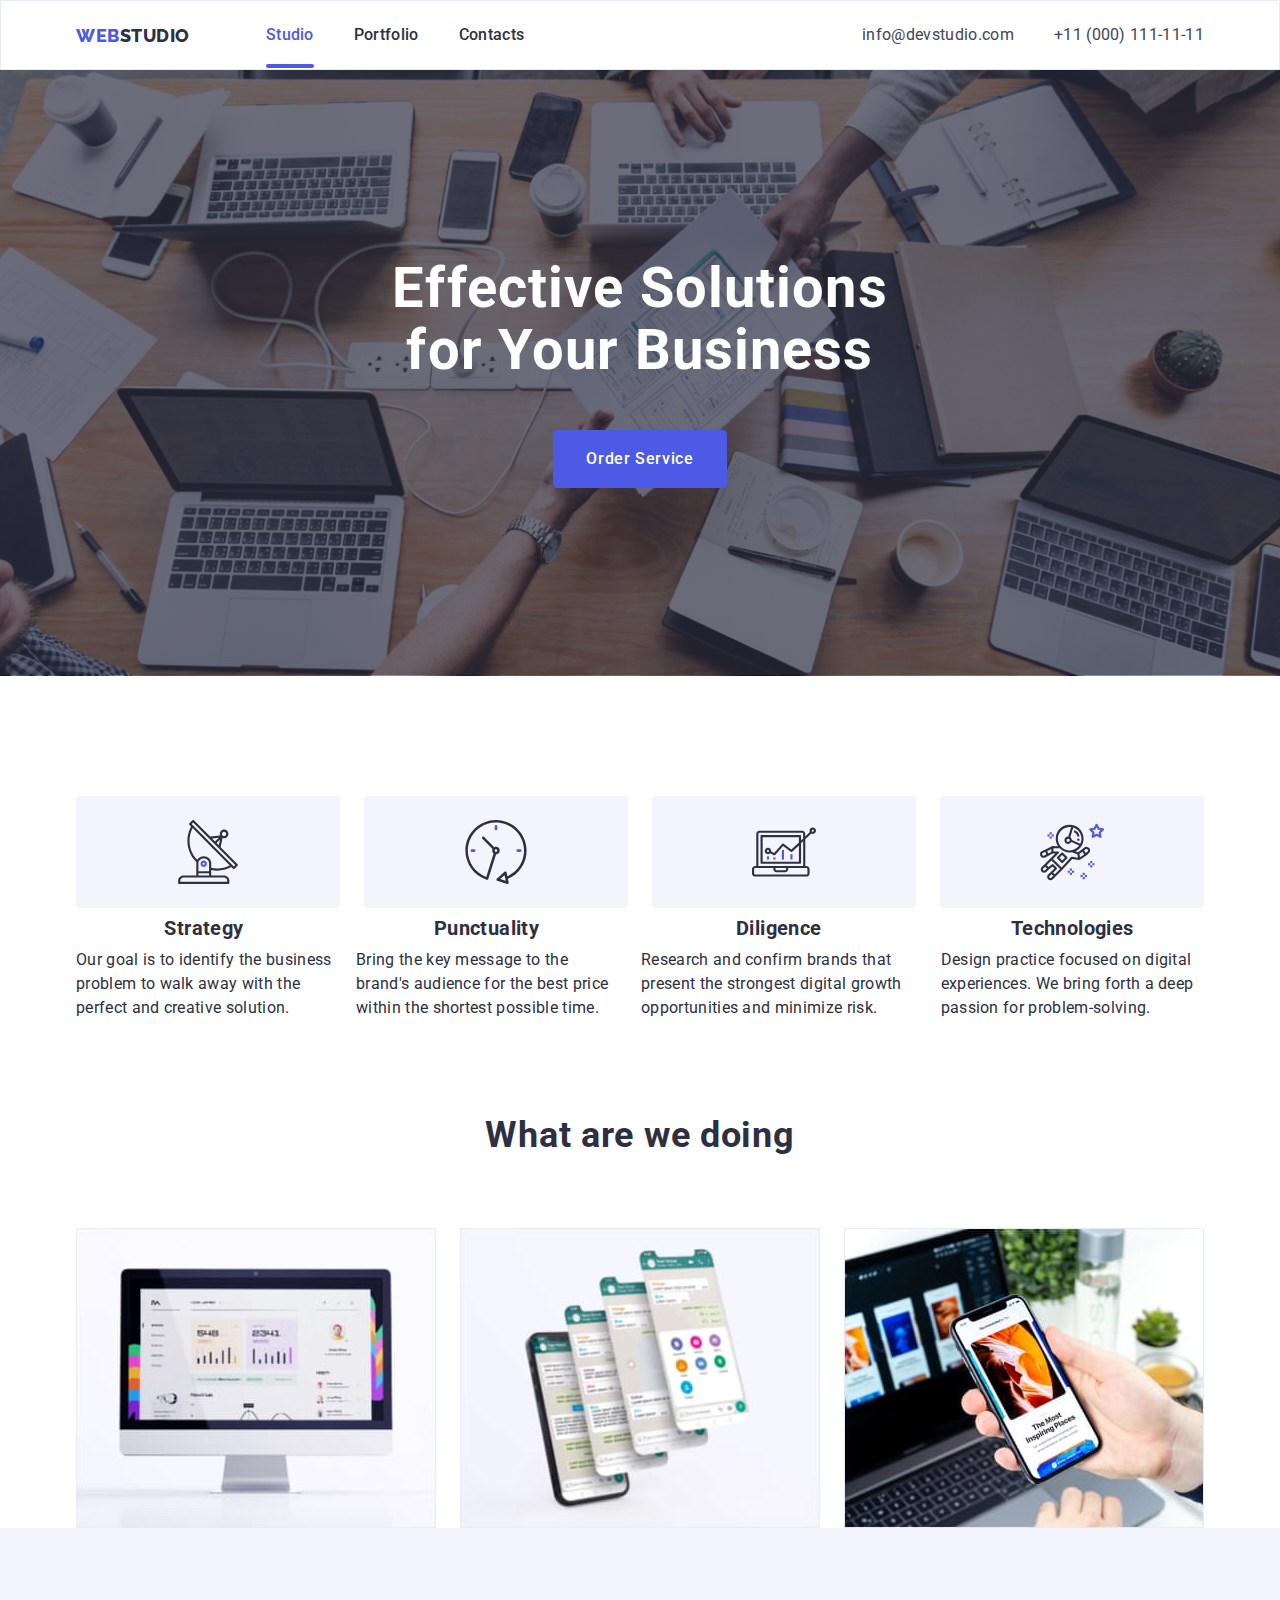
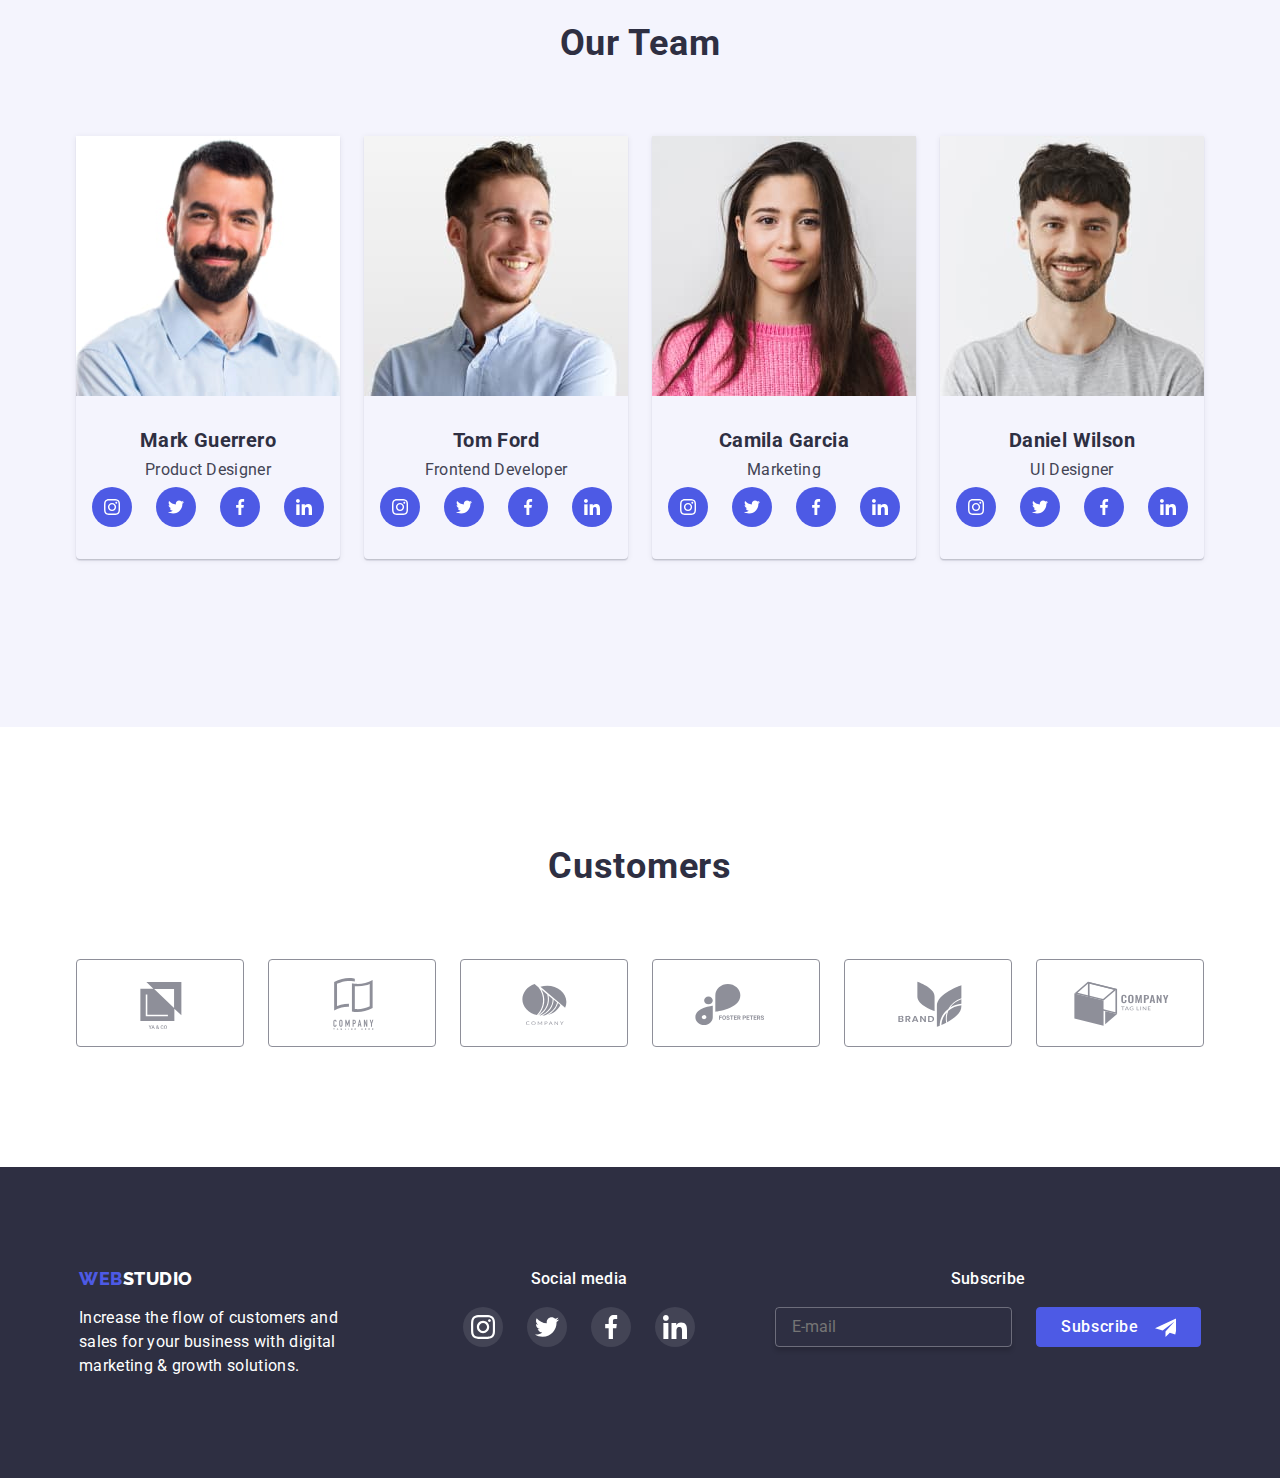
==== index.html @ 5087975f "update" ====
<!DOCTYPE html>
<html lang="en">
<head>
    <meta charset="UTF-8">
    <meta http-equiv="X-UA-Compatible" content="IE=edge">
    <meta name="viewport" content="width=device-width, initial-scale=1.0">
    <link rel="preconnect" href="https://fonts.googleapis.com">
    <link rel="preconnect" href="https://fonts.gstatic.com" crossorigin>
    <link href="https://fonts.googleapis.com/css2?family=Raleway:wght@800&family=Roboto:wght@400;500;700&display=swap"
      rel="stylesheet">
      <link rel="stylesheet" href="https://cdnjs.cloudflare.com/ajax/libs/modern-normalize/1.1.0/modern-normalize.min.css">

    <link rel="stylesheet" href="./css/styles.css">
    <title>Document</title>


</head>
<body>
    <header class="header">
     <div class="container header-container">
          <a class="logo link" href="./index.html">Web<span class="new-logo">Studio</span>
          </a>
          <button type="button" class="button-mobile-menu js-open-menu">
            <svg class="icon-mobile-menu" width="32" height="22">
              <use href="./images/icons.svg#icon-charm_menu-hamburger-4"></use>
            </svg>
          </button>
      <div class="header-hide">
         <nav class="nav">
            
            
              <ul class="header-list">
                <li class="list"><a href="" class="link header-link current">Studio</a> </li>
                <li class="list"><a href="./potfolio.html" class="link header-link ">Portfolio</a></li>
                <li class="list"><a href="" class="link header-link">Contacts</a></li>
              </ul>
              
         </nav>
              <address class="address">
                
                  <ul class="contacts-list">
                    <li class="list"><a href="mailto:info@devstudio.com" class="link adress-link">info@devstudio.com</a></li>
                    <li class="list"><a href="tel:+110001111111" class="link adress-link">+11 (000) 111-11-11</a></li>
                  </ul>
               
               
              </address>
          </div>
      </div>
            <div class="mobile-menu js-menu-container" >
                <button type="button" class="menu-close js-close-menu" >
                  <svg class="menu-svg">
                    <use href="./images/icons.svg#icon-close-black" width="8" height="8"></use>
                  </svg>
                  
                </button>
                <nav>
                  <ul class="mobile-list">
                    <li class="list-menu"><a href="" class="link mobile-link ">Studio</a> </li>
                    <li class="list-menu"><a href="./potfolio.html" class="link mobile-link ">Portfolio</a></li>
                    <li class="list-menu"><a href="" class="link mobile-link current-menu">Contacts</a></li>
                  </ul>
                </nav>
                <address class="address">
                
                  <ul class="adress-menu-list">
                       
                    <li class="list contacts-menu"><a href="tel:+110001111111" class="link tel-menu-link">+11 (000) 111-11-11</a></li>
                    <li class="list contacts-menu"><a href="mailto:info@devstudio.com" class="link adress-menu-link">info@devstudio.com</a>
                    </li>
                  </ul>
                  <ul class="menu-list-icon">
                    <li class="list icon-list-item ">
                      <a class="social-link" href="#">
                        <svg class="socials-icon">
                          <use href="./images/icons.svg#icon-instagram" width="16" height="16"></use>
                        </svg>
                      </a>
                    </li>
                    <li class="list icon-list-item ">
                      <a class="social-link" href="#">
                        <svg class="socials-icon">
                          <use href="./images/icons.svg#icon-twitter" width="16" height="16"></use>
                        </svg>
                      </a>
                    </li>
                    <li class="list icon-list-item ">
                      <a class="social-link" href="#">
                        <svg class="socials-icon">
                          <use href="./images/icons.svg#icon-facebook" width="16" height="16"></use>
                        </svg>
                      </a>
                    </li>
                    <li class="list icon-list-item ">
                      <a class="social-link" href="#">
                        <svg class="socials-icon">
                          <use href="./images/icons.svg#icon-linkedin" width="16" height="16"></use>
                        </svg>
                      </a>
                    </li>
                  </ul>
                  </div>
                  </li>
                
                </address>
            </div>
    </header>
    <main>
        <section class="hero section">
          <div class="container">
            
              <h1 class="hero-text">Effective Solutions for Your Business</h1>
              <button class="hero-button " type="button" .data-modal-open>Order Service</button>
            
          </div>
        </section>
         <section class="about-section section ">
          
          <div class="container">
            
              <h2 class="hide">Про нас</h2>
              <ul class="icons-about-list">
                <li class="icons-about-item">
                  <div class="icons-about-link">
                    <svg class="about-svg">
                      <use href="./images/icons.svg#icon-antenna" width="64" height="64"></use>
                    </svg>
                  </div>
                </li>
                <li class="icons-about-item">
                  <div  class="icons-about-link"  >
                      <svg class="about-svg">
                        <use href="./images/icons.svg#icon-clock" width="64" height="64"></use>
                      </svg>
                  </div>
                </li>
                <li class="icons-about-item">
                  <div  class="icons-about-link">
                    <svg class="about-svg" >
                      <use href="./images/icons.svg#icon-diagram" width="64" height="64""></use>
                    </svg>
                  </div>
                </li>
                <li class="icons-about-item">
                  <div class="icons-about-link">
                    <svg class="about-svg">
                      <use href="./images/icons.svg#icon-astronaut" width="64" height="64"></use>
                    </svg>
                  </div>
                </li>
              </ul>
              <ul class="about-list">
                <li class="list about-list-item">
            
                    <h3 class="about-list-title">Strategy</h3>
                    <p class="about-list-text">Our goal is to identify the business
                      problem to walk away with the perfect and creative solution. </p>
                  
                </li>
                <li class="list about-list-item">
            
                    <h3 class="about-list-title">Punctuality</h3>
                    <p class="about-list-text">Bring the key message to the brand's audience for the best price within the shortest
                      possible time.</p>
                 
                </li>
                <li class="list about-list-item">
            
                  <h3 class="about-list-title">Diligence</h3>
                  <p class="about-list-text">Research and confirm brands that present the strongest digital growth opportunities and
                    minimize risk.</p>
                 
                </li>
                <li class="list about-list-item">
            
                    <h3 class="about-list-title">Technologies</h3>
                    <p class="about-list-text">Design practice focused on digital experiences. We bring forth a deep passion for
                      problem-solving.</p>
                  
                </li>
            
              </ul>
            
          </div>
         </section>
         <section class="work-section section">
          <div class="container">
            
              <h2 class="work-title">What are we doing</h2>
              <ul class="work-list">
                <li class="work-list-item list">
            
                  <img src="./images/rectangle71.jpg" width="360" alt="монітор" class="work-list-photo">
            
                </li>
                <li class="work-list-item list">
            
                  <img src="./images/rectangle72.jpg" width="360" alt="телефон зі скріншотами" class="work-list-photo">
            
                </li>
                <li class="work-list-item list">
                  <img src="./images/rectangle70.jpg" width="360" alt=" чоловік тримає в руках телефон на фоні монітору"
                    class="work-list-photo">
            
                </li>
              </ul>
          </div>
        </section>
         <section class="our-team section">
          <div class="container">
            <h2 class="team-title">Our Team</h2>
              <ul class="team-list">
                <li class="list team-list-item ">
                  <img src="./images/mark.jpg" width="264" alt="чоловік з бородою" class="team-photo">
                 <div class="team-top">
                  <h3 class="team-name">Mark Guerrero</h3>
                  <p class="team-list-text">Product Designer</p>
                  <ul class="team-list-icon">
                    <li class="list icon-list-item ">
                      <a class="social-link" href="#">
                        <svg class="socials-icon">
                          <use href="./images/icons.svg#icon-instagram" width="16" height="16"  ></use>
                        </svg>
                      </a>
                    </li>
                    <li class="list icon-list-item ">
                      <a class="social-link" href="#">
                        <svg class="socials-icon">
                          <use href="./images/icons.svg#icon-twitter"  width="16" height="16"></use>
                        </svg>
                      </a>
                    </li>
                    <li class="list icon-list-item ">
                      <a class="social-link" href="#">
                        <svg class="socials-icon">
                          <use href="./images/icons.svg#icon-facebook"  width="16" height="16"></use>
                        </svg>
                      </a>
                    </li>
                    <li class="list icon-list-item ">
                      <a class="social-link" href="#">
                        <svg class="socials-icon">
                          <use href="./images/icons.svg#icon-linkedin"  width="16" height="16"></use>
                        </svg>
                      </a>
                    </li>
                  </ul>
                 </div>
                </li>
                <li class="team-list-item list">
                  <img src="./images/tom.jpg" width="264" alt="чоловік посміхається" class="team-photo">
                  <div class="team-top">
                  <h3 class="team-name">Tom Ford</h3>
                  <p class="team-list-text">Frontend Developer</p>
                  <ul class="team-list-icon">
                    <li class="list icon-list-item ">
                      <a class="social-link" href="#">
                        <svg class="socials-icon">
                          <use href="./images/icons.svg#icon-instagram"  width="16" height="16"></use>
                        </svg>
                      </a>
                    </li>
                    <li class="list icon-list-item ">
                      <a class="social-link" href="#">
                        <svg class="socials-icon">
                          <use href="./images/icons.svg#icon-twitter"  width="16" height="16"></use>
                        </svg>
                      </a>
                    </li>
                    <li class="list icon-list-item ">
                      <a class="social-link" href="#">
                        <svg class="socials-icon">
                          <use href="./images/icons.svg#icon-facebook"  width="16" height="16"></use>
                        </svg>
                      </a>
                    </li>
                    <li class="list icon-list-item ">
                      <a class="social-link" href="#">
                        <svg class="socials-icon">
                          <use href="./images/icons.svg#icon-linkedin"  width="16" height="16"></use>
                        </svg>
                      </a>
                    </li>
                  </ul>
                  </div>
                </li>
                <li class="team-list-item list">
                  <img src="./images/camila.jpg" width="264" alt="дівчина посміхається" class="team-photo">
                 <div class="team-top">
                  <h3 class="team-name">Camila Garcia</h3>
                  <p class="team-list-text">Marketing</p>
                  <ul class="team-list-icon">
                    <li class="list icon-list-item ">
                      <a class="social-link" href="#">
                        <svg class="socials-icon">
                          <use href="./images/icons.svg#icon-instagram"  width="16" height="16"></use>
                        </svg>
                      </a>
                    </li>
                    <li class="list icon-list-item ">
                      <a class="social-link" href="#">
                        <svg class="socials-icon">
                          <use href="./images/icons.svg#icon-twitter"  width="16" height="16"></use>
                        </svg>
                      </a>
                    </li>
                    <li class="list icon-list-item ">
                      <a class="social-link" href="#">
                        <svg class="socials-icon">
                          <use href="./images/icons.svg#icon-facebook"  width="16" height="16"></use>
                        </svg>
                      </a>
                    </li>
                    <li class="list icon-list-item ">
                      <a class="social-link" href="#">
                        <svg class="socials-icon">
                          <use href="./images/icons.svg#icon-linkedin"  width="16" height="16"></use>
                        </svg>
                      </a>
                    </li>
                  </ul>
                 </div>
                </li>
                <li class="team-list-item list">
                  <img src="./images/daniel.jpg" width="264" alt="чоловік з бородою посміхається" class="team-photo">
                 <div class="team-top">
                  <h3 class="team-name">Daniel Wilson</h3>
                  <p class="team-list-text">UI Designer</p>
                  <ul class="team-list-icon">
                    <li class="list icon-list-item ">
                      <a class="social-link" href="#">
                        <svg class="socials-icon">
                          <use href="./images/icons.svg#icon-instagram"  width="16" height="16"></use>
                        </svg>
                      </a>
                    </li>
                    <li class="list icon-list-item ">
                      <a class="social-link" href="#">
                        <svg class="socials-icon">
                          <use href="./images/icons.svg#icon-twitter"  width="16" height="16"></use>
                        </svg>
                      </a>
                    </li>
                    <li class="list icon-list-item ">
                      <a class="social-link" href="#">
                        <svg class="socials-icon">
                          <use href="./images/icons.svg#icon-facebook"  width="16" height="16"></use>
                        </svg>
                      </a>
                    </li>
                    <li class="list icon-list-item ">
                      <a class="social-link" href="#">
                        <svg class="socials-icon">
                          <use href="./images/icons.svg#icon-linkedin"  width="16" height="16"></use>
                        </svg>
                      </a>
                    </li>
                  </ul>
                 </div>
                </li>
              </ul>
          </div>
        </section>
        <section class="section customers-section">
          <div class="container">
            <h2 class="customers-text">Customers</h2>
            <ul class="customers-list">
              <li  class="customers-icon-item">
                <a class="customers-link" href="#">
                      <svg class="customers-svg">
                        <use href="./images/icons.svg#icon-company1" width="104" height="56"></use>
                      </svg>
                </a>
              </li>
              <li class="customers-icon-item">
                <a class="customers-link" href="#">
                    <svg class="customers-svg">
                      <use href="./images/icons.svg#icon-company2" width="104" height="56" ></use>
                    </svg>
                </a>
              </li>
              <li class="customers-icon-item">
                <a class="customers-link" href="#">
                    <svg class="customers-svg">
                      <use href="./images/icons.svg#icon-company3" width="104" height="56"></use>
                    </svg>
                </a>
              </li>
              <li class="customers-icon-item">
                <a class="customers-link" href="#">
                    <svg class="customers-svg">
                      <use href="./images/icons.svg#icon-company4" width="104" height="56"></use>
                    </svg>
                </a>
              </li>
              <li class="customers-icon-item">
                <a class="customers-link" href="#">
                    <svg class="customers-svg">
                      <use href="./images/icons.svg#icon-company5" width="104" height="56"></use>
                    </svg>
                </a>
              </li>
              <li class="customers-icon-item">
                <a class="customers-link" href="#">
                    <svg class="customers-svg">
                      <use href="./images/icons.svg#icon-company6" width="104" height="56"></use>
                    </svg>
                </a>
              </li>
            </ul>

          </div>
          

        </section>    
    </main>
    <footer class="footer">
        <div class="container footer-container">
          <div class="footer-tablet">
            <div class="logo-foot">
              <a class="logo link" href="./index.html">Web<span class="footer-logo">Studio</span>
              </a>
              <p class=" footer-text">Increase the flow of customers and sales for your business with digital marketing & growth
                solutions.</p>
            </div>
            <div class="social-media">
              <p class="social-text">Social media</p>
              <ul class="footer-list">
                <li class="list icon-list-footer ">
                  <a class="social-link-footer" href="#">
                    <svg class="socials-footer">
                      <use href="./images/icons.svg#icon-instagram" width="24" height="24"></use>
                    </svg>
                  </a>
                </li>
                <li class="list icon-list-footer ">
                  <a class="social-link-footer" href="#">
                    <svg class="socials-footer">
                      <use href="./images/icons.svg#icon-twitter" width="24" height="24"></use>
                    </svg>
                  </a>
                </li>
                <li class="list icon-list-footer ">
                  <a class="social-link-footer" href="#">
                    <svg class="socials-footer">
                      <use href="./images/icons.svg#icon-facebook" width="24" height="24"></use>
                    </svg>
                  </a>
                </li>
                <li class="icon-list-footer ">
                  <a class="social-link-footer" href="#">
                    <svg class="socials-footer">
                      <use href="./images/icons.svg#icon-linkedin" width="24" height="24"></use>
                    </svg>
                  </a>
                </li>
              </ul>
          </div>
          </div>
          
            <form class="form-message">
              <label class="label-message" for="email-message">Subscribe
                
              </label>
              <div class="subscribe">
                <input class="input-message" type="email" name="email-message" placeholder="E-mail" />
                <button class="button-message" type="submit">
                  Subscribe
                  <svg class="socials-message">
                    <use href="./images/icons.svg#icon-frame" width="24" height="24"></use>
                  </svg>
                
                </button>
              </div>
            
            
            </form>

         
        

        
    </footer>

    <div class="backdrop is-hidden " data-modal>

      <div class="modal">
        <button class="modal-close" type="button" data-modal-close>
          <svg class="modal-svg">
            <use href="./images/icons.svg#icon-close-black" width="8" height="8"></use>
          </svg>
        </button>


        <form class="form-contact">
          
         

            <b class="modal-title">Leave your contacts and we will call you back</b>
            
            <div class="contact-form">
              <label class="form-label" for="user-name">Name</label>
              <div class="input-box">
                <input class="form-input" type="text" id="user-name" name="user-name" placeholder required
                pattern="^[a-zA-Z]+\s[a-zA-Z]+$" title="Username must be two words separated by space." />
                <svg class="icon-form">
                  <use href="./images/icons.svg#icon-person-black" width="18" height="18"></use>
                </svg>
              </div>
            </div>

              
            <div class="contact-form">
              <label class="form-label" for="phone">Phone</label>
              <div class="input-box">
                <input class="form-input" type="tel" id="phone" name="phone" required 
                minlength="3" />
                <svg class="icon-form-next">
                  <use href="./images/icons.svg#icon-phone-black" width="18" height="24"></use>
                </svg>
              </div>
            </div>

           
            <div class="contact-form">
              <label class="form-label" for="email">Email</label>
             <div class="input-box">
              <input class="form-input" type="email" id="email" name="email" required />
              <svg class="icon-form-next">
                <use href="./images/icons.svg#icon-email-black" width="18" height="24"></use>
              </svg>
             </div>
              
            </div>

              <label for="comment" class="comment-label">
                Comment
              </label>
                <textarea  class="form-comment" name="comment" id="comment" placeholder="Text input"></textarea>
            
              <div class="flex-checkbox">
               
                  
                  <input class="input-checkbox" 
                  type="checkbox" 
                  name="input-checkbox"
                  id="input-checkbox" />
                  <span class="span-check">
                      
                    </span>                
            
                  <label class="label-checkbox" for="input-checkbox">
                  I accept the terms and conditions of the <a href="#">Privacy Policy</a>
                </label>
                  
                
              </div>
            
          
          <button type="submit" class=" form-button">Send</button>
          


        </form>
      </div>
    </div>

    <script src="./js/mobile-menu-workshop.js"></script>
    <script src="./js/modal.js"></script>
    
    
</body>
</html>
---- css/styles.css ----
:root {
    --raleway: 'Raleway', sans-serif;
    --c-blue: #4D5AE5;
    --c-black: #2E2F42;
    --c-gray: #434455;
    --c-white: #FFFFFF;
    --bgr-white: #FFFFFF;
    --bgr-gray: #434455;
    --bgr-light-blue: #F4F4FD;
    --bgr-blue2: #404BBF;
    --bgr-blue: #4D5AE5;
    --c-border: #6495ed;
    --c-prtf-border: #E7E9FC;
    --bgr-black: #2E2F42;
    --border-c-icon: #8E8F99;
    --c-green-icon: #31D0AA;
    --c-checkbox-text: #757575;

    --transition: 250ms cubic-bezier(0.4, 0, 0.2, 1);



}

.list {
    list-style: none;
    text-decoration: none;

}

.link {

    text-decoration: none;
    font-family: 'Roboto';

}

h1,
h2,
h3,
p,
ul {
    margin: 0;
    padding: 0;
}

ul {
    list-style: none;
}



body {

    font-family: 'Roboto',
        sans-serif;
    color: var(--c-black);

}


.container {
    max-width: 428px;
    padding-left: 15px;
    padding-right: 15px;
    margin-left: auto;
    margin-right: auto;
}

@media screen and (min-width:768px){
    .container{
        max-width: 768px;
        padding-left: 15px;
        padding-right: 15px;
        margin-left: auto;
        margin-right: auto;
    }
}

@media screen and (min-width: 1200px) {
    .container {
        max-width: 1158px;
        padding-left: 15px;
        padding-right: 15px;
        margin-left: auto;
        margin-right: auto;
    }
}

.header-container {
    display: flex;



}


.section {


    padding-bottom: 96px;
    padding-top: 96px;

}


@media (min-width:768px){
    .section {
    
            padding-bottom: 120px;
            padding-top: 120px;
    
        }
}


    


.section-border {
    border-bottom: 1px solid var(--c-border);

}

.nav {
    display: flex;
    flex-grow: 1;
    align-items: center;
    /* gap: 76px; */
}
@media screen and (min-width:768px) {
    .nav {
        display: flex;
            flex-grow: 1;
            align-items: center;
            /* gap: 120px; */
    }
}

@media screen and (min-width:1200px) {
    .nav {
    display: flex;
        flex-grow: 1;
        align-items: center;
        /* gap: 76px; */
    }
}



.header-hide{
    display: none;
}
@media screen and (min-width:768px) {
    .header-hide {
        display: contents;
    }
}
@media screen and (min-width:1200px) {
    .header-hide {
        display: contents;
    }
}




.new-logo {
    color: var(--c-black);
}



.logo {
    font-family: var(--raleway);
    font-style: normal;
    font-weight: 800;
    font-size: 18px;
    line-height: 1.3;
    color: var(--c-blue);
    letter-spacing: 0.03em;
    text-transform: uppercase;
    margin-top: auto;
    margin-bottom: auto;
    


}

@media screen and (min-width:768px) {
    .logo {
        margin-right: 120px;
    }
}

@media screen and (min-width:1200px) {
    .logo {
        margin-right: 76px;
    }
}




.header-list {
    position: relative;

    display: flex;
    padding: 24px 0;
    gap: 40px;


}

.contacts-list{
    display: flex;
    margin-left: auto;
    
}

@media  (min-width:768px) and (max-width:1200px) {
    .contacts-list{
        max-width :120px; 
        flex-wrap: wrap;
        gap: 12px;
        padding-top: 12px;
        padding-bottom: 12px;
    }
}
@media (min-width:1200px) {
    .contacts-list {
    
    
        gap: 40px;
        padding: 24px 0;
        
       

    }
}








.header {
    
    border: 1px solid var(--c-prtf-border);
}
@media screen and (min-width:768px) {
    .header {
    padding-top: 0px;
    padding-bottom: 0px;
    }
}

@media screen and (min-width:1200px) {
    .header {
        padding-top: 0px;
        padding-bottom: 0px;
    }
}

.header-link {
    position: relative;
    padding: 24px 0;


    font-weight: 500;
    font-size: 16px;
    line-height: 1.28;
    letter-spacing: 0.02em;
    color: var(--c-black);
    transition: color var(--transition);


}






.current {
    color: var(--c-blue);
}

.header-link.current::after {
    position: absolute;
    bottom: 0;



    content: '';
    display: block;
    height: 4px;
    width: 100%;
    background-color: currentColor;
    border-radius: 2px;

}


.header-link:hover,
.header-link:focus {
    color: var(--c-blue);


}












.address {}

/* .adress-link {
    font-style: normal;
    font-size: 16px;
    line-height: 1.28;
    letter-spacing: 0.02em;
    color: var(--c-gray);
    transition: color var(--transition);

} */
.adress-link{
    display: none;
}

@media (min-width:768px)  {
    .adress-link {
        display: contents;
        font-style: normal;
        font-weight: 400;
        font-size: 12px;
        line-height: 1.16;
        color: var(--c-gray);
        transition: color var(--transition);
    }
}
@media (min-width:1200px){
    .adress-link{
        min-width: 150px;
        font-style: normal;
        font-size: 16px;
        line-height: 1.28;
        letter-spacing: 0.02em;
        color: var(--c-gray);
        transition: color var(--transition);
    }
}


.adress-link:hover,
.adress-link:focus {
    color: var(--c-blue);


}



.button-mobile-menu{
    display: block;
    width: 40px;
    height: 40px;
    margin-left: auto;
    background-color: transparent;
    border: none;
       

}

.icon-mobile-menu{
    display: block;
    width: 32px;
    height: 22px;
    stroke: #2E2F42;
}


@media screen and (min-width:768px) {
    .button-mobile-menu {
        display: none;
    }
}

@media screen and (min-width:1200px) {
    .button-mobile-menu {
        display: none;
    }
}


.mobile-menu{
    position: fixed;
    top: 0;
    right: 0;
    bottom: 0;
    display: block;
    width: 100%;
    max-width: 428px;
    max-height: 796px;
    padding-top: 80px;
    padding-bottom: 40px;
    padding-left: 40px;
    padding-right: 35px; 
    transform: translateX(100%);
    transition: transform var(--transition);


    background-color: var(--c-white);
}




@media (min-width:768px){
    .mobile-menu{
            /* display: none; */
    }
}

.mobile-menu.is-open{
    transform: translateX(0);
}

.menu-close{
    position: absolute;
        top: 24px;
        right: 24px;
        width: 24px;
        height: 24px;
    
        display: flex;
        align-items: center;
        justify-content: center;
        border-radius: 50%;
        background-color: var(--c-prtf-border);
        transition: transform var(--transition),
            opacity var(--transition), visibility var(--transition),
            backgrund-color var(--transition);
    
        border: 1px solid rgba(0, 0, 0, 0.1);
}
.menu-svg{
    position: absolute;
    
        top: 50%;
        left: 50%;
        transform: translate(-50%, -50%);
        width: 8px;
        height: 8px;
    
    
        transition: fill var(--transition);
}
.mobile-link{
    font-style: normal;
        font-weight: 700;
        font-size: 36px;
        line-height: 1.11;
        letter-spacing: 0.02em;
        color: var(--c-black);
}
.current-menu{
    color: var(--bgr-blue);
}

.tel-menu-link{
        font-style: normal;
        font-weight: 700;
        font-size: 36px;
        line-height: 1.11;
        
        letter-spacing: 0.02em;
        display: block;
        max-width: 355px;
        width: 100%;
        margin-bottom: 40px;
        margin-top: 284px;

        color: var(--bgr-blue);
}

.adress-menu-link{
        font-weight: 500;
        font-style: normal;
        font-size: 20px;
        line-height: 24px;
        color: var(--c-black);
        display: block;
        margin-bottom: 72px;
}
.list-menu{
    margin-bottom: 40px;
}
.list-menu:last-child{
    margin-bottom: 0px;
}
.adress-menu-list{}
.menu-list-icon{
    display: flex;
    gap: 56px;
}

/* --------------Hero------------------------ */









.hero{
    background-image:linear-gradient(0deg,
            rgba(46, 47, 66, 0.7),
            rgba(46, 47, 66, 0.7)),
            url(../images/people-office-480.jpg);
            background-repeat: no-repeat;
            background-position: center;
            background-size: cover;  
}

@media (min-width:768px) {
    .hero{
        background-image: linear-gradient(0deg,
                    rgba(46, 47, 66, 0.7),
                    rgba(46, 47, 66, 0.7)),
                url(../images/people-office-768.jpg);
            background-repeat: no-repeat;
            background-position: center;
            background-size: cover;
    }
}
@media (min-width:1200px){
    .hero {
            max-width: 1440px;
            padding-bottom: 188px;
            padding-top: 188px;
            margin: 0 auto;
            background-image: linear-gradient(0deg,
                    rgba(46, 47, 66, 0.7),
                    rgba(46, 47, 66, 0.7)),
                url(../images/people-office.jpg);
    
            background-repeat: no-repeat;
            background-position: center;
            background-size: cover;
    
    
        }
}



.hero-text{
    text-align: center;

    margin: 0 auto;
    margin-bottom: 72px;
    max-width: 320px;
    font-weight: 700;
        font-size: 36px;
        line-height: 40px;
        text-align: center;
        letter-spacing: 0.02em;
    color: var(--c-white)
    
}

@media (min-width:768px) {
    .hero-text{
        max-width: 496px;
        font-size: 56px;
            line-height: 1.07;
            text-align: center;
            letter-spacing: 0.02em;    
            color: #FFFFFF;
    }
    
}
@media (min-width:1200px) {
    .hero-text {
            max-width: 496px;
            margin: 0 auto;
            text-align: center;
            margin-bottom: 48px;
    
    
    
    
            font-size: 56px;
            line-height: 1.1;
            letter-spacing: 0.02em;
            color: var(--c-white)
        }
}



.hero-button {




    display: block;
    padding: 16px 32px;
    margin: 0 auto;



    font-family: 'Roboto';
    font-size: 16px;
    font-weight: 500;
    line-height: 1.5;
    letter-spacing: 0.04em;
    cursor: pointer;
    background-color: var(--c-blue);
    color: var(--c-white);
    border: 1px solid var(--bgr-blue);
    border-radius: 4px;
    transition: background-color var(--transition), box-shadow var(--transition);


}


.hero-button:hover,
.hero-button:focus {
    background-color: var(--bgr-blue2);
    box-shadow: 0px 4px 4px rgba(0, 0, 0, 0.15);


}






/* -----------------About-section--------------------- */





.about-section {
    padding-bottom: 96px;
    
}


.hide {
    position: absolute;
    width: 1px;
    height: 1px;
    margin: -1px;
    border: 0;
    padding: 0;
    white-space: nowrap;
    clip-path: inset(100%);
    clip: rect(0 0 0 0);
    overflow: hidden;
}
.icons-about-list {
    display: none;

}

@media (min-width:768px){
    .icons-about-list {
        display: none;
    
        }
}



@media (min-width:1200px) {
    .icons-about-list {
            display: flex;
            gap: 24px;
    
        }
}


.about-list {
    
    
    margin-left: auto;
    margin-right: auto;
}
@media (min-width:768px) {
    .about-list {
            display: flex;
    
            gap: 24px;
        }
}



.icons-about-item {
    display: flex;
    justify-content: center;
    align-items: center;
    width: 264px;
    height: 112px;

    border-radius: 4px;
    background-color: var(--bgr-light-blue);
}




.icons-about-link {
    display: flex;
    align-items: center;
    justify-content: center;

    width: 100%;
    height: 100%;

}

.about-svg {
    display: block;
    width: 64px;
    height: 64px;

}






.about-list-title {
    display: flex;
    align-items: center;
    justify-content: center;
    margin-bottom: 8px;
    margin-top: 8px;




    font-size: 20px;
    line-height: 1.2;
    letter-spacing: 0.02em;
    color: var(--c-black);
}


.about-list-text {
    font-weight: 400;
    font-size: 16px;
    line-height: 1.5;
    letter-spacing: 0.02em;
    color: var(--c-black)
}





/* -------work-section-------------- */
.work-section {
    display: none;
}

@media (min-width:1200px) {
    .work-section {
        display: contents;
    }
    
}



    .work-title {
            display: contents;
            margin-bottom: 72px;
            display: block;
            text-align: center;
    
    
    
            font-size: 36px;
            line-height: 1.11;
            letter-spacing: 0.02em;
            color: var(--c-black)
        }





    .work-list {
        display: contents;
            display: flex;
            gap: 24px;
    
        }




    .work-list-item {
    
            flex-basis: calc((100% - 48px) / 3);
    
    
        }





    .work-list-photo {
            display: block;
            max-width: 100%;
            height: auto;
        }



/* ----------------------our-team-------------------- */






.our-team {
    padding-top: 96px;
    padding-bottom: 96px;
    background-color: var(--bgr-light-blue)
}


.team-title {
    text-align: center;
    margin-left: auto;
    margin-right: auto;
    margin-bottom: 72px;


    font-size: 36px;
    line-height: 1.11;
    letter-spacing: 0.02em;
    color: var(--c-black)
}



.team-list {
    
    padding-left: 16px;
    padding-right: 16px;
}
@media (min-width:768px) {
    .team-list {
        display: flex;
        justify-content: center;
        gap: 24px;
        flex-wrap: wrap;
        padding-left: 16px;
        padding-right: 16px;
        
    }
}

@media (min-width:1200px){
    .team-list {
            flex-wrap: nowrap;
            padding-left: 16px;
            padding-right: 16px;
        }
}


.team-list-icon{
    display: flex;
    gap: 24px;
    padding-left: 16px;
    padding-right: 16px;
}
.team-list-item {
    display: flex;
    flex-direction: column;
    justify-content: center;
    align-items: center;
    max-width: 264px;
    

    box-shadow: 0px 1px 6px rgba(46, 47, 66, 0.08), 0px 1px 1px rgba(46, 47, 66, 0.16), 0px 2px 1px rgba(46, 47, 66, 0.08);
    border-radius: 0px 0px 4px 4px;
}

@media (max-width:767px){
    .team-list-item:not(:last-child) {
            margin-bottom: 72px;
        }
}


@media (min-width:768px){
    .team-list-item{
        
        width: calc((100% - 24px) / 2);
    }
}
@media (min-width:1200px){
    .team-list-item {
            display: flex;
            flex-direction: column;
            justify-content: center;
            align-items: center;
            margin-bottom: 72px;
    
            box-shadow: 0px 1px 6px rgba(46, 47, 66, 0.08), 0px 1px 1px rgba(46, 47, 66, 0.16), 0px 2px 1px rgba(46, 47, 66, 0.08);
            border-radius: 0px 0px 4px 4px;
        }
}



.icon-list-item {
    display: flex;
    justify-content: center;
    align-items: center;

    border-radius: 50%;
    background-color: var(--c-blue);
    width: 40px;
    height: 40px;

}

.social-link:hover,
.social-link:focus {
    background-color: var(--bgr-blue2);

}




.team-photo {}

.team-top {
    text-align: center;
    padding-top: 32px;
    padding-bottom: 32px;
}

.team-name {
    margin-bottom: 8px;


    font-size: 20px;
    line-height: 1.2;
    letter-spacing: 0.02em;
    color: var(--c-black);
}

.team-list-text {
    margin-bottom: 8px;


    font-size: 16px;
    line-height: 1.2;
    letter-spacing: 0.02em;
    color: var(--c-gray);
}

.socials-icon {
    width: 16px;
    height: 16px;
    fill: currentColor;
    display: block;



}

.social-link {
    color: var(--c-white);
    display: flex;
    align-items: center;
    justify-content: center;

    border-radius: 50%;
    width: 100%;
    height: 100%;
    transition: background-color var(--transition);

}

.icon-list-social {
    flex-basis: calc((100% - 72px) / 4);
    text-align: center;
    border-radius: 50%;
    background-color: var(--bgr-gray);




}

/*----------Customers-----------------------------
-------------------------------------------------- */

.customers-section {
    padding-top: 96px;
    padding-bottom: 96px;
}
@media (min-width:1200px) {
    .customers-section {
            padding-top: 120px;
            padding-bottom: 120px;
        }
    
}

.customers-list {
    display: flex;
    flex-wrap: wrap;
    justify-content: center;
    align-items: center;
    gap: 16px;
    margin-top: 72px;

}
@media (min-width:768px) {
    .customers-list{
    gap: 24px;
    }
}


.customers-link {
    color: var(--border-c-icon);
    display: flex;
    justify-content: center;
    align-items: center;
    width: 100%;
    height: 100%;
    border: 1px solid var(--border-c-icon);
    border-radius: 4px;
    transition: border var(--transition), color var(--transition);

}

.customers-link:hover,
.customers-link:focus {
    border: 1px solid var(--bgr-blue2);
    color: var(--bgr-blue2);

}

.customers-icon-item {
    width: 190px;
    height: 88px;
    width: calc((100%- 32px) / 2);

}
@media (min-width:768px) {
    .customers-icon-item {
            width: 168px;
            height: 88px;
            width: calc((100%- 48px) / 3);
        }
}


.customers-text {
    font-weight: 700;
    font-size: 36px;
    line-height: 1.11;
    text-align: center;
        letter-spacing: 0.02em;
    
        color: var(--bgr-black);
        display: block;
        margin-left: auto;
        margin-right: auto;
    }
    
    .customers-svg {
        fill: currentColor;
        display: block;
        width: 104px;
        height: 56px;
    
    
    }
    
    
    
    /* --------------------------FOOTER--------------------- */
    
    
    .footer {
        background-color: var(--bgr-black);
    
    
        padding-top: 100px;
        padding-bottom: 100px;
    }
    
    .footer-container {
        position: relative;
        
    }


    @media (min-width:768px) {
        .footer-container {
                
                
            }
        
    }
    @media (min-width:1200px) {
            .footer-container {
    
                display: flex;
                
                justify-content: center;
            }
    
        }
    
    .logo-foot{
        text-align: center;
        margin-bottom: 72px;
    }
    @media (min-width:768px){
        .logo-foot{
            text-align: start;
            margin-bottom: 0px;
        }
    }
    
    .footer-logo {
    
    
    
        font-size: 18px;
        line-height: 1.16;
        letter-spacing: 0.03em;
        color: var(--c-white)
    }
    
    .footer-text {
        display: block;
        margin-left: auto;
        margin-right: auto;
        max-width: 268px;
        margin-top: 16px;
    
        font-size: 16px;
        line-height: 1.5;
        letter-spacing: 0.02em;
        color: var(--c-white)
    }
     @media (min-width:768px) {
             .footer-text {
                 width: 264px;
    
             }
         }

    
    .footer-list {
        display: flex;
        gap: 24px;
        justify-content: center;
    
    }
   
    .footer-tablet {

    }



    @media (min-width:768px){
            .footer-tablet {
                display: flex;
                
                margin-bottom: 72px;
            }
        }

    @media (min-width:1200px) {
             .footer-tablet {
                
                 margin-bottom: 0px;
             }
         }
    
    
    
    .socials-footer {
        width: 24px;
        height: 24px;
        fill: currentColor;
        display: block;
    
    
    }
    
    .social-media {
        margin-left: auto;
       
        margin-bottom: 72px;
    }

    @media (min-width:768px) {
        .social-media {
                margin-left: 24px;
                margin-bottom: 0px;
            }
    }
    @media (min-width:1200px) {
        .social-media {
                margin-left: 120px;
            }
        }
    
    .social-link-footer {
    
        color: var(--c-white);
        display: flex;
        justify-content: center;
        align-items: center;
        border-radius: 50%;
        width: 100%;
        height: 100%;
        transition: background-color var(--transition);
    }
    
    .social-text {
       text-align: center;
        margin-bottom: 16px;
    
    
        font-weight: 500;
        font-size: 16px;
        line-height: 1.5;
        letter-spacing: 0.02em;
    
        color: var(--c-white)
    }
    @media (min-width:768px){
        .social-text {
                display: block;
                margin-left: auto;
                margin-right: auto;
                margin-bottom: 16px;

            }
    }


    
    .icon-list-footer {
        display: flex;
        align-items: center;
        justify-content: center;
    
        border-radius: 50%;
        background-color: var(--bgr-gray);
    
        width: 40px;
        height: 40px;
    
    }
    
    .social-link-footer:hover,
    .social-link-footer:focus {
        background-color: var(--c-green-icon);
    
    }
    
    
    .logo-link {
        display: block;
        height: 22px;
    }
    .form-message{
        display: block;
        
        
       
    }
    @media (min-width:1200px) {
        .form-message {
            
               margin-left: 80px; 
        
            }
    }

    .label-message{
        display: block;
        margin-bottom: 16px;
        text-align: center;

        font-weight: 500;
        font-size: 16px;
        line-height: 1.5;
        letter-spacing: 0.02em;
        color: var(--c-white);
        
            
    }
    .subscribe{
       
    }

    @media (min-width:768px){
        .subscribe {
                display: flex;
                align-items: center;
                
                gap: 24px;
            }
    }
    .input-message{
        display: block;
        width: 100%;
        margin-bottom: 16px;
        outline: none;
        
        height: 40px;
        padding: 8px 16px;
        border: currentColor;
        color: var(--c-white);
        border: 1px solid rgba(255, 255, 255, 0.3);
            box-shadow: 0px 4px 4px rgba(0, 0, 0, 0.15);
            border-radius: 4px;
            background-color: transparent;
            transition: border var(--transition);
    }
    @media (min-width:768px){
        .input-message{
            max-width: 264px;
            margin-bottom: 0px;
        }
    }




    .input-message:focus{
        border: 1px solid var(--bgr-blue);

    }
   


   
    .button-message{
        margin: 0 auto;
        outline: none;
        display: flex;
        justify-content: center;
        align-items: center;
        gap: 16px;
        
        
        width: 165px;
        height: 40px;
        
        padding: 8px 24px;
        cursor: pointer;




        font-weight: 500;
        font-size: 16px;
        line-height: 1.5;
        letter-spacing: 0.04em;
        border-radius: 4px;
        color: var(--c-white);
        border: 1px solid var(--bgr-blue);
        background-color: var(--bgr-blue);
        border-radius: 4px;

        transition: background-color var(--transition), box-shadow var(--transition);   
    }

    @media (min-width:768px) {
            .button-message {
                
                margin: 0px;
            }
        }

    .button-message:hover,
    .button-message:focus{
        background-color: var(--bgr-blue2);
        box-shadow: 0px 4px 4px rgba(0, 0, 0, 0.15);
    }
  



    .socials-message{
        
        width: 24px;
        height: 24px;
            fill: currentColor;
        
    }
    
    
    /* ----------------------PORTFOLIO----------------------------------
     */
    
    
    .portfolio-title {}
    
    .porfolio-btn-list {
        display: flex;
        justify-content: center;
        margin-bottom: 72px;
        gap: 24px;
    
    
    }
    
    .portfolio-section {
        padding-top: 96px;
    }
    
    
    .portfolio-btn-item {
    
        transition: color var(--transition),
            background-color var(--transition),
            box-shadow var(--transition);
    }
    
    
    
    .portfolio-btn-item:hover,
    .portfolio-btn-item:focus {
        box-shadow: 0px 3px 1px rgba(0, 0, 0, 0.1),
            0px 2px 1px rgba(0, 0, 0, 0.08),
            0px 2px 2px rgba(0, 0, 0, 0.12);
    
    
    }
    
    .portfolio-btn {
    
        padding: 12px 24px;
        text-align: center;
    
    
    
    
        font-family: 'Roboto';
        border: 1px solid #E7E9FC;
        border-radius: 4px;
        font-weight: 500;
        font-size: 16px;
        line-height: 1.5;
        letter-spacing: 0.04em;
        color: var(--c-blue);
        cursor: pointer;
        background: var(--bgr-light-blue);
        transition: color var(--transition),
            background-color var(--transition),
            box-shadow var(--transition);
    }
    
    
    
    .portfolio-btn:hover,
    .portfolio-btn:focus {
    
        color: var(--c-white);
        box-shadow: 0px 3px 1px rgba(0, 0, 0, 0.1), 0px 2px 1px rgba(0, 0, 0, 0.08), 0px 2px 2px rgba(0, 0, 0, 0.12);
        background: var(--bgr-blue);
    
    
    }
    
    
    .portfolio-cards-list {
    
        display: flex;
        justify-content: center;
        gap: 24px;
        flex-wrap: wrap;
    
    }
    
    .cards-item {
    
        flex-basis: calc((100% - 48px) / 3);
        cursor: pointer;
        transition: box-shadow var(--transition);
    
    
    
    }
    
    .cards-item:hover {
    
        box-shadow: 0px 1px 6px rgba(46, 47, 66, 0.08), 0px 1px 1px rgba(46, 47, 66, 0.16), 0px 2px 1px rgba(46, 47, 66, 0.08);
    
    }
    .cards-photo:focus {
    
            box-shadow: 0px 1px 6px rgba(46, 47, 66, 0.08), 0px 1px 1px rgba(46, 47, 66, 0.16), 0px 2px 1px rgba(46, 47, 66, 0.08);
    
        }
    
    .cards {
        padding-top: 32px;
        padding-bottom: 32px;
        padding-left: 16px;
        border-bottom: 1px solid var(--c-prtf-border);
        border-left: 1px solid var(--c-prtf-border);
        border-right: 1px solid var(--c-prtf-border);
    
    
    }
    
    
    .cards-photo {
    
        display: block;
        height: auto;
        transition: box-shodow var(--transition);
    }
    
    .cards-image {
        position: relative;
        overflow: hidden;
    }
    
    
    .cards-description {
        position: absolute;
        top: 0;
        left: 0;
        width: 100%;
        height: 100%;
        transform: translateY(100%);
    
    
        width: 360px;
        height: 300px;
        text-align: center;
        padding-top: 40px;
        padding-left: 32px;
        padding-right: 32px;
        transition-property: (transform, transition-duration, transition-timing-function);
            transition: transform var(--transition);
            background-color: var(--bgr-blue);
        }
        
        .cards-item:hover .cards-description {
            transform: translateY(0);
        
        }
        
        .description-text {
            font-weight: 400;
            font-size: 16px;
            line-height: 1.5;
            letter-spacing: 0.02em;
            color: var(--c-white);
        
        }
        
        
        
        
        .cards-title {
        
            margin-bottom: 8px;
        
        
        
        
        
            font-size: 20px;
            line-height: 1.2;
            letter-spacing: 0.02em;
            color: var(--c-black)
        }
        
        .cards-text {
            margin: 0 auto;
        
        
        
        
        
            font-size: 16px;
            line-height: 1.5;
            letter-spacing: 0.02em;
            color: var(--c-gray);
        }
        
        
        .backdrop {
            position: fixed;
            top: 0;
            left: 0;
            display: flex;
            justify-content: center;
            align-items: center;
            padding: 20px 0;
            width: 100%;
            height: 100%;
            transition: transform var(--transition),
                opacity var(--transition), visibility var(--transition),
                backgrund-color var(--transition);
            background-color: rgba(46, 47, 66, 0.4);
        
        }
        
        .modal {
            position: relative;
            width: 100%;
            height: 100%;
            max-width: 408px;
            max-height: 584px;
            box-shadow: 0px 1px 1px rgba(0, 0, 0, 0.14), 0px 1px 3px rgba(0, 0, 0, 0.12), 0px 2px 1px rgba(0, 0, 0, 0.2);
        
            transition: transform var(--transition),
                opacity var(--transition), visibility var(--transition),
                backgrund-color var(--transition);
        
            border-radius: 4px;
            background-color: var(--bgr-white);
        }
        
        .modal-close {
            position: absolute;
            top: 24px;
            right: 24px;
            width: 24px;
            height: 24px;
        
            display: flex;
            align-items: center;
            justify-content: center;
            border-radius: 50%;
            background-color: var(--c-prtf-border);
            transition: transform var(--transition),
                opacity var(--transition), visibility var(--transition),
                backgrund-color var(--transition);
        
            border: 1px solid rgba(0, 0, 0, 0.1);
        
        }
        
        .modal-close:hover {
            cursor: pointer;
            background-color: var(--bgr-blue);
            fill: var(--c-white);
        
        }
        
        .modal-svg {
            position: absolute;
            
            top: 50%;
            left: 50%;
            transform: translate(-50%, -50%);
            width: 8px;
            height: 8px;
        
           
            transition: fill var(--transition);
        }
       
        .backdrop.is-hidden .modal {
            transform: scale(0);
                }
        
        
        
        .backdrop.is-hidden {
            opacity: 0;
            visibility: hidden;
        
            pointer-events: none;
        }

    .form-contact{
        padding: 72px 24px 24px 24px;
    }




    .modal-title{
        display: block;
        font-weight: 500;
        font-size: 16px;
        line-height: 1.5;
        text-align: center;
        letter-spacing: 0.02em;
        margin-bottom: 16px;
            
        }
   

    .form-contact{

        font-weight: 400;
            font-size: 12px;
            line-height: 1.16;
            letter-spacing: 0.04em;
        
           
    }
    .contact-form{
        position: relative;
        margin-bottom: 8px;
       

    }
        .form-input {
            outline: none;
            position: relative;
    
    
            width: 100%;
            border-radius: 4px;
            height: 40px;
            padding-left: 38px;
            border: 1px solid rgba(33, 33, 33, 0.2);
            border-radius: 4px;
            transition: border var(--transition);
    
        }
    
        .icon-form {
            position: absolute;
            top: 11px;
            left: 16px;
    
            width: 18px;
            height: 18px;
            fill: var(--c-black);
            transition: fill var(--transition);
        }
    
    
        .form-input:focus {
            border: 1px solid var(--bgr-blue);
        }
    
    
        .form-input:focus+.icon-form {
    
            fill: var(--bgr-blue);
        }
   
    .form-label {
        
        font-weight: 400;
        font-size: 12px;
        line-height: 1.16;
        letter-spacing: 0.04em;
        
        
        display: block;
        margin-bottom: 4px;
        color: var(--border-c-icon);

        
       
    }
    .input-box{
        position: relative;
    }

    
       
    
   
    
    .email {}

    .icon-form-next{
    position: absolute;
    top: 8px;
    left: 16px;
    width: 18px;
    height: 24px;


    fill: var(--c-black);
    transition: fill var(--transition);
    }

    .form-input:focus+.icon-form-next {
    
        fill: var(--bgr-blue);
    }

    .comment-label{
            
            font-size: 12px;
            line-height: 1.17px;
            letter-spacing: 0.01em;
            color: var(--c-checkbox-text);
    }
   
    .form-comment{
        outline: none;
        margin-top: 4px;
        width: 100%;
        border-radius: 4px;
        resize: none;
        height: 120px;
        border-radius: 4px;
        padding: 8px 16px;
        border: 1px solid rgba(33, 33, 33, 0.2);
        transition: border var(--transition);
        

    }
    .form-comment:focus{
        border: 1px solid var(--bgr-blue);
    }
    
    
    .input-checkbox{
       
        appearance: none;
        position: absolute;
        width: 0;
        height: 0;
    }
   

    .span-check{
        
    position: absolute;
    top: 0;
    left: 0;
     width: 16px;
     height: 16px;
    border: 1.25px solid var(--bgr-black);
    border-radius: 2px;
    transition: background-image var(--transition),
        background-color var(--transition),
        background-repeat var(--transition), 
        background-position var(--transition), 
        border-color var(--transition);
    }
    .input-checkbox:checked + .span-check{
        background-image: url(../images/click-checkbox.svg);
        background-color: var(--bgr-blue);
        background-repeat: no-repeat;
        background-position: 50% 50%;
        border-color: transparent;
    }


    

    .label-checkbox{
        position: relative;
        padding-left: 24px;
    }
    .flex-checkbox{
        position: relative;
        display: flex;
        margin-top: 16px;
        

    }
    .form-button{
    outline: none;
    display: block;
    margin: 0 auto;
    margin-top: 24px;
    cursor: pointer;



            font-weight: 500;
            font-size: 16px;
            line-height: 1.5;
            letter-spacing: 0.04em;
            cursor: pointer;

            
        width: 159px;
        height: 56px;
        background-color: var(--c-blue);
        color: var(--c-white);
        border: 1px solid var(--bgr-blue);
        border-radius: 4px;
        transition: background-color var(--transition), box-shadow var(--transition);
    }

    .form-button:hover,
    .form-button:focus {
        background-color: var(--bgr-blue2);
        box-shadow: 0px 4px 4px rgba(0, 0, 0, 0.15);
    
    }
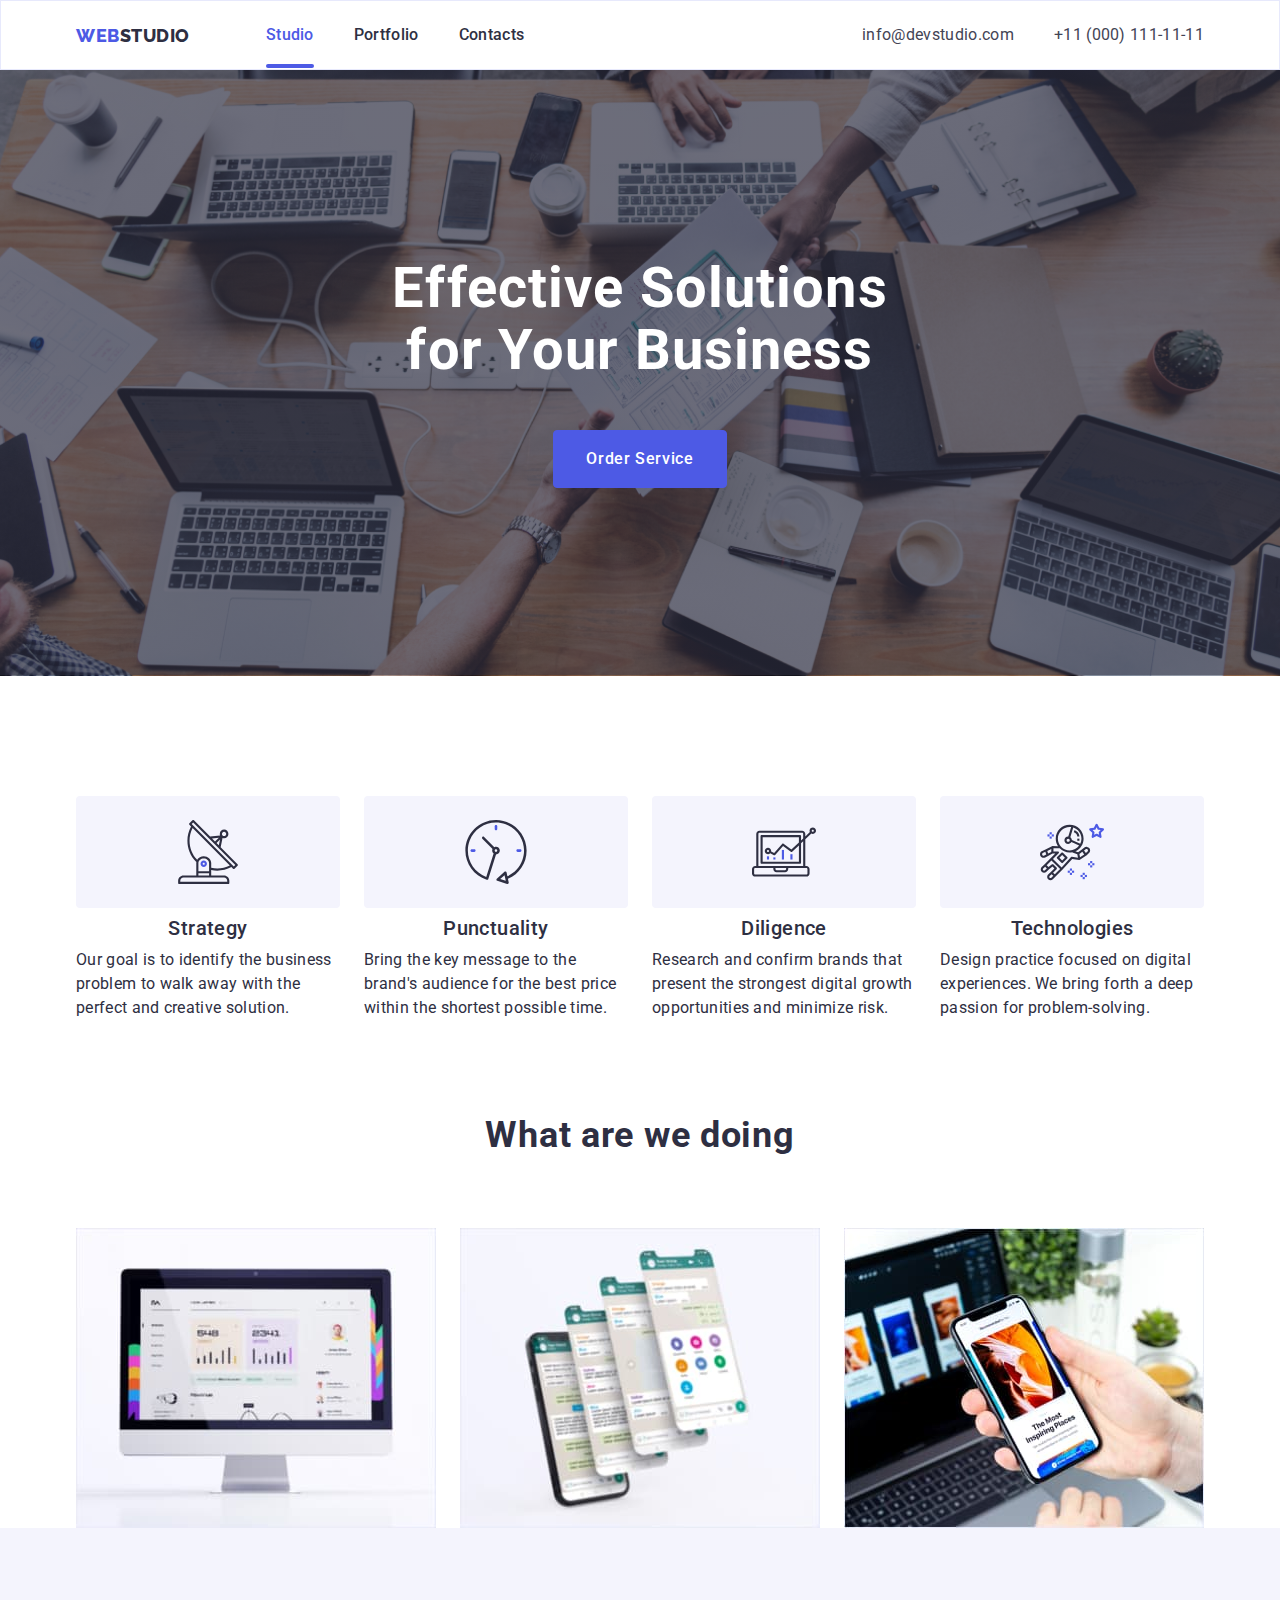
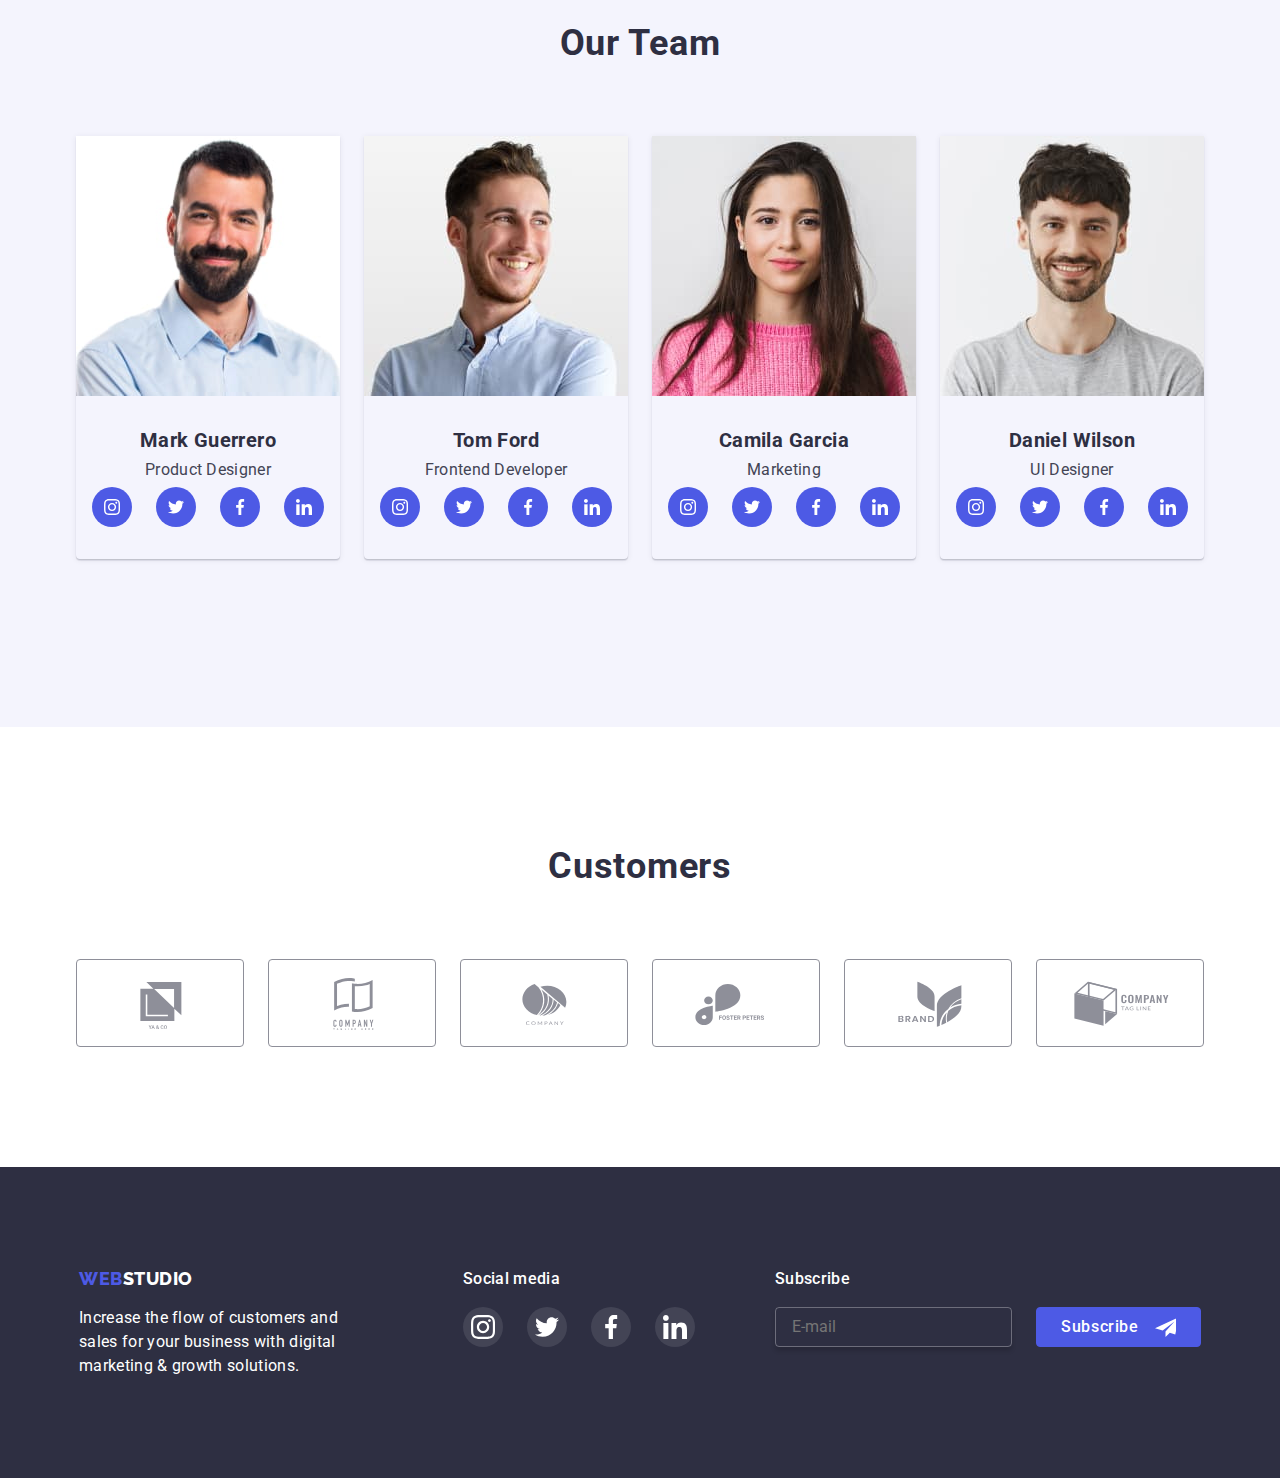
==== commit 94fc276f: "+" ====
--- a/index.html
+++ b/index.html
@@ -110,7 +110,7 @@
           <div class="container">
             
               <h1 class="hero-text">Effective Solutions for Your Business</h1>
-              <button class="hero-button " type="button" .data-modal-open>Order Service</button>
+              <button class="hero-button " type="button" data-modal-open>Order Service</button>
             
           </div>
         </section>
@@ -211,7 +211,9 @@
             <h2 class="team-title">Our Team</h2>
               <ul class="team-list">
                 <li class="list team-list-item ">
-                  <img src="./images/mark.jpg" width="264" alt="чоловік з бородою" class="team-photo">
+                  <img srcset="./images/mark.jpg 1x , ./images/Mark@2x.jpg 2x"
+                  src="./images/mark.jpg" width="264" 
+                  alt="чоловік з бородою" class="team-photo">
                  <div class="team-top">
                   <h3 class="team-name">Mark Guerrero</h3>
                   <p class="team-list-text">Product Designer</p>
@@ -248,7 +250,9 @@
                  </div>
                 </li>
                 <li class="team-list-item list">
-                  <img src="./images/tom.jpg" width="264" alt="чоловік посміхається" class="team-photo">
+                  <img srcset="./images/tom.jpg 1x , ./images/Tom@2x.jpg 2x "
+                  src="./images/tom.jpg" width="264" 
+                  alt="чоловік посміхається" class="team-photo">
                   <div class="team-top">
                   <h3 class="team-name">Tom Ford</h3>
                   <p class="team-list-text">Frontend Developer</p>
@@ -285,7 +289,9 @@
                   </div>
                 </li>
                 <li class="team-list-item list">
-                  <img src="./images/camila.jpg" width="264" alt="дівчина посміхається" class="team-photo">
+                  <img srcset="./images/camila.jpg 1x, ./images/Camila@2x.jpg 2x"
+                  src="./images/camila.jpg" width="264" 
+                  alt="дівчина посміхається" class="team-photo">
                  <div class="team-top">
                   <h3 class="team-name">Camila Garcia</h3>
                   <p class="team-list-text">Marketing</p>
@@ -322,7 +328,9 @@
                  </div>
                 </li>
                 <li class="team-list-item list">
-                  <img src="./images/daniel.jpg" width="264" alt="чоловік з бородою посміхається" class="team-photo">
+                  <img srcset="./images/daniel.jpg 1x, ./images/Daniel@2x.jpg 2x"
+                  src="./images/daniel.jpg" width="264" 
+                  alt="чоловік з бородою посміхається" class="team-photo">
                  <div class="team-top">
                   <h3 class="team-name">Daniel Wilson</h3>
                   <p class="team-list-text">UI Designer</p>
@@ -368,42 +376,42 @@
               <li  class="customers-icon-item">
                 <a class="customers-link" href="#">
                       <svg class="customers-svg">
-                        <use href="./images/icons.svg#icon-company1" width="104" height="56"></use>
+                        <use href="./images/icons.svg#icon-company1" ></use>
                       </svg>
                 </a>
               </li>
               <li class="customers-icon-item">
                 <a class="customers-link" href="#">
                     <svg class="customers-svg">
-                      <use href="./images/icons.svg#icon-company2" width="104" height="56" ></use>
+                      <use href="./images/icons.svg#icon-company2"  ></use>
                     </svg>
                 </a>
               </li>
               <li class="customers-icon-item">
                 <a class="customers-link" href="#">
                     <svg class="customers-svg">
-                      <use href="./images/icons.svg#icon-company3" width="104" height="56"></use>
+                      <use href="./images/icons.svg#icon-company3" ></use>
                     </svg>
                 </a>
               </li>
               <li class="customers-icon-item">
                 <a class="customers-link" href="#">
                     <svg class="customers-svg">
-                      <use href="./images/icons.svg#icon-company4" width="104" height="56"></use>
+                      <use href="./images/icons.svg#icon-company4" ></use>
                     </svg>
                 </a>
               </li>
               <li class="customers-icon-item">
                 <a class="customers-link" href="#">
                     <svg class="customers-svg">
-                      <use href="./images/icons.svg#icon-company5" width="104" height="56"></use>
+                      <use href="./images/icons.svg#icon-company5" ></use>
                     </svg>
                 </a>
               </li>
               <li class="customers-icon-item">
                 <a class="customers-link" href="#">
                     <svg class="customers-svg">
-                      <use href="./images/icons.svg#icon-company6" width="104" height="56"></use>
+                      <use href="./images/icons.svg#icon-company6" ></use>
                     </svg>
                 </a>
               </li>
--- a/css/styles.css
+++ b/css/styles.css
@@ -500,7 +500,7 @@
         line-height: 24px;
         color: var(--c-black);
         display: block;
-        margin-bottom: 72px;
+        margin-bottom: 48px;
 }
 .list-menu{
     margin-bottom: 40px;
@@ -532,6 +532,23 @@
             background-repeat: no-repeat;
             background-position: center;
             background-size: cover;  
+
+       
+                
+            
+}
+
+
+@media (min-device-pixel-ratio: 2),
+(min-resolution: 192dpi),
+(min-resolution: 2dppx) {
+    .hero {
+        background-image:
+            linear-gradient(0deg,
+                rgba(46, 47, 66, 0.7),
+                rgba(46, 47, 66, 0.7)),
+            url(../images/Dark-480-@2x.jpg);
+    }
 }
 
 @media (min-width:768px) {
@@ -543,8 +560,23 @@
             background-repeat: no-repeat;
             background-position: center;
             background-size: cover;
-    }
-}
+
+    }
+}
+
+@media (min-device-pixel-ratio: 2),
+(min-resolution: 192dpi),
+(min-resolution: 2dppx) {
+    .hero {
+            background-image:
+                linear-gradient(0deg,
+                    rgba(46, 47, 66, 0.7),
+                    rgba(46, 47, 66, 0.7)),
+                url(../images/Dark-768-@2x.jpg);
+        }
+}
+    
+
 @media (min-width:1200px){
     .hero {
             max-width: 1440px;
@@ -564,7 +596,17 @@
         }
 }
 
-
+@media (min-device-pixel-ratio: 2),
+(min-resolution: 192dpi),
+(min-resolution: 2dppx) {
+    .hero {
+        background-image:
+            linear-gradient(0deg,
+                rgba(46, 47, 66, 0.7),
+                rgba(46, 47, 66, 0.7)),
+            url(../images/Dark-1200-@2x.jpg);
+    }
+    }
 
 .hero-text{
     text-align: center;
@@ -707,9 +749,15 @@
 @media (min-width:768px) {
     .about-list {
             display: flex;
-    
+            flex-wrap: wrap;
             gap: 24px;
         }
+}
+@media (min-width:1200px) {
+    .about-list {
+        flex-wrap: nowrap;
+        
+    }
 }
 
 
@@ -760,12 +808,43 @@
 
 
 
-    font-size: 20px;
-    line-height: 1.2;
-    letter-spacing: 0.02em;
+    font-weight: 700;
+        font-size: 36px;
+        line-height: 1.2;
+        text-align: center;
+        letter-spacing: 0.02em;
     color: var(--c-black);
 }
-
+@media (min-width:1200px)  {
+    .about-list-title{
+        font-weight: 500;
+            font-size: 20px;
+            line-height: 1.2;
+    }
+}
+
+.about-list-item{
+    margin-bottom: 72px;
+}
+.about-list-item:last-child{
+    margin-bottom: 0px;
+}
+@media (min-width:768px) {
+    .about-list-item{
+        
+        width: calc( ( 100% - 24px ) / 2);
+        margin-bottom: 0px;
+    }
+   
+}
+@media (min-width:1200px) {
+    .about-list-item {
+        
+        width: 100%;
+        margin-bottom: 0px;
+    }
+
+}
 
 .about-list-text {
     font-weight: 400;
@@ -786,6 +865,7 @@
 
 @media (min-width:1200px) {
     .work-section {
+        padding-bottom: 120px;
         display: contents;
     }
     
@@ -870,16 +950,17 @@
 
 
 .team-list {
-    
+    display: flex;
+    justify-content: center;
+    flex-wrap: wrap;
     padding-left: 16px;
     padding-right: 16px;
 }
 @media (min-width:768px) {
     .team-list {
-        display: flex;
-        justify-content: center;
+        
         gap: 24px;
-        flex-wrap: wrap;
+        
         padding-left: 16px;
         padding-right: 16px;
         
@@ -933,7 +1014,7 @@
             justify-content: center;
             align-items: center;
             margin-bottom: 72px;
-    
+            width: calc((100% - 48px) / 3);
             box-shadow: 0px 1px 6px rgba(46, 47, 66, 0.08), 0px 1px 1px rgba(46, 47, 66, 0.16), 0px 2px 1px rgba(46, 47, 66, 0.08);
             border-radius: 0px 0px 4px 4px;
         }
@@ -1078,7 +1159,7 @@
 .customers-icon-item {
     width: 190px;
     height: 88px;
-    width: calc((100%- 32px) / 2);
+    width: calc((100%- 24px) / 2);
 
 }
 @media (min-width:768px) {
@@ -1272,6 +1353,7 @@
     }
     @media (min-width:768px){
         .social-text {
+            text-align: start;
                 display: block;
                 margin-left: auto;
                 margin-right: auto;
@@ -1333,6 +1415,11 @@
         
             
     }
+        @media (min-width:768px) {
+            .label-message {
+                text-align: start;
+            }
+        }
     .subscribe{
        
     }
@@ -1636,7 +1723,7 @@
             display: flex;
             justify-content: center;
             align-items: center;
-            padding: 20px 0;
+            padding: 20px 15px;
             width: 100%;
             height: 100%;
             transition: transform var(--transition),
@@ -1650,8 +1737,8 @@
             position: relative;
             width: 100%;
             height: 100%;
-            max-width: 408px;
-            max-height: 584px;
+            max-width: 392px;
+            max-height: 586px;
             box-shadow: 0px 1px 1px rgba(0, 0, 0, 0.14), 0px 1px 3px rgba(0, 0, 0, 0.12), 0px 2px 1px rgba(0, 0, 0, 0.2);
         
             transition: transform var(--transition),
@@ -1662,6 +1749,22 @@
             background-color: var(--bgr-white);
         }
         
+        @media (min-width:768px){
+            .modal{
+                max-width: 408px;
+                max-height: 586px;
+            }
+        }
+        @media (min-width:768px) {
+            .modal {
+                max-width: 408px;
+                max-height: 584px;
+            }
+            }
+
+
+
+
         .modal-close {
             position: absolute;
             top: 24px;
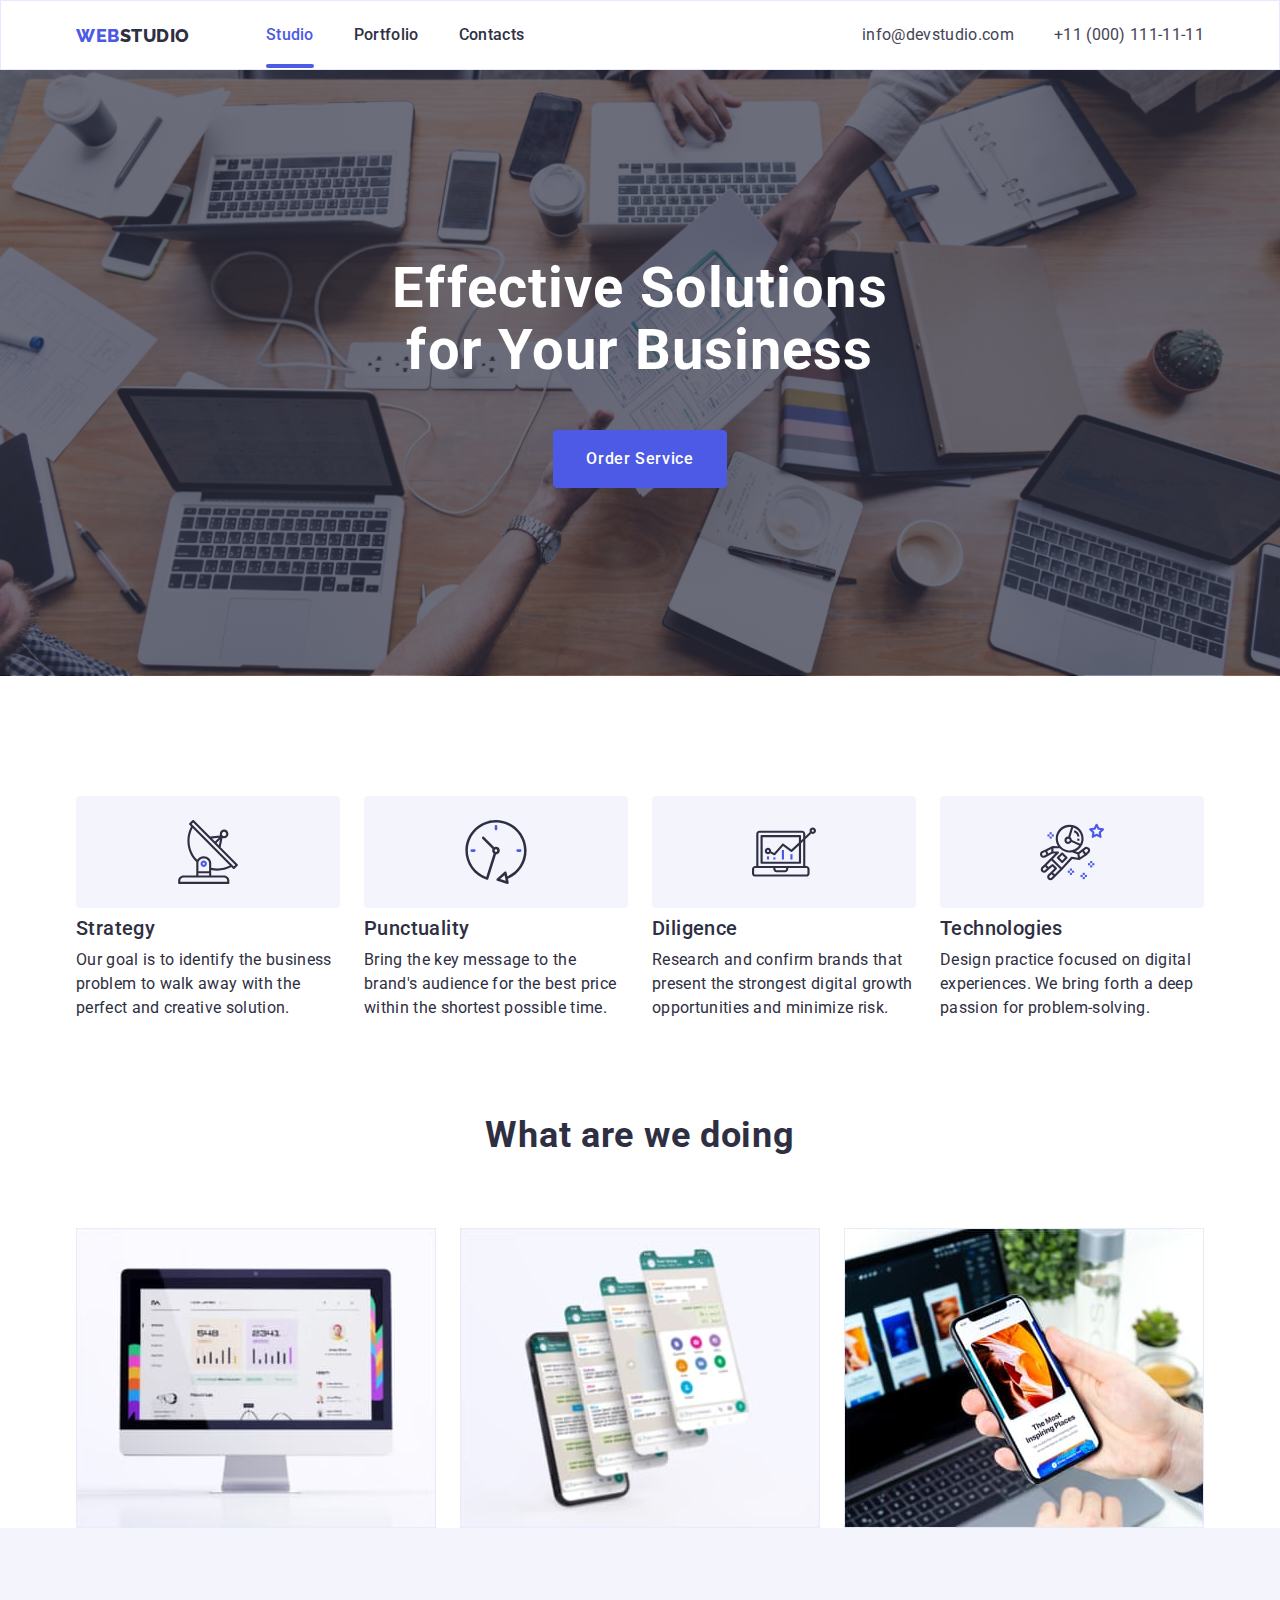
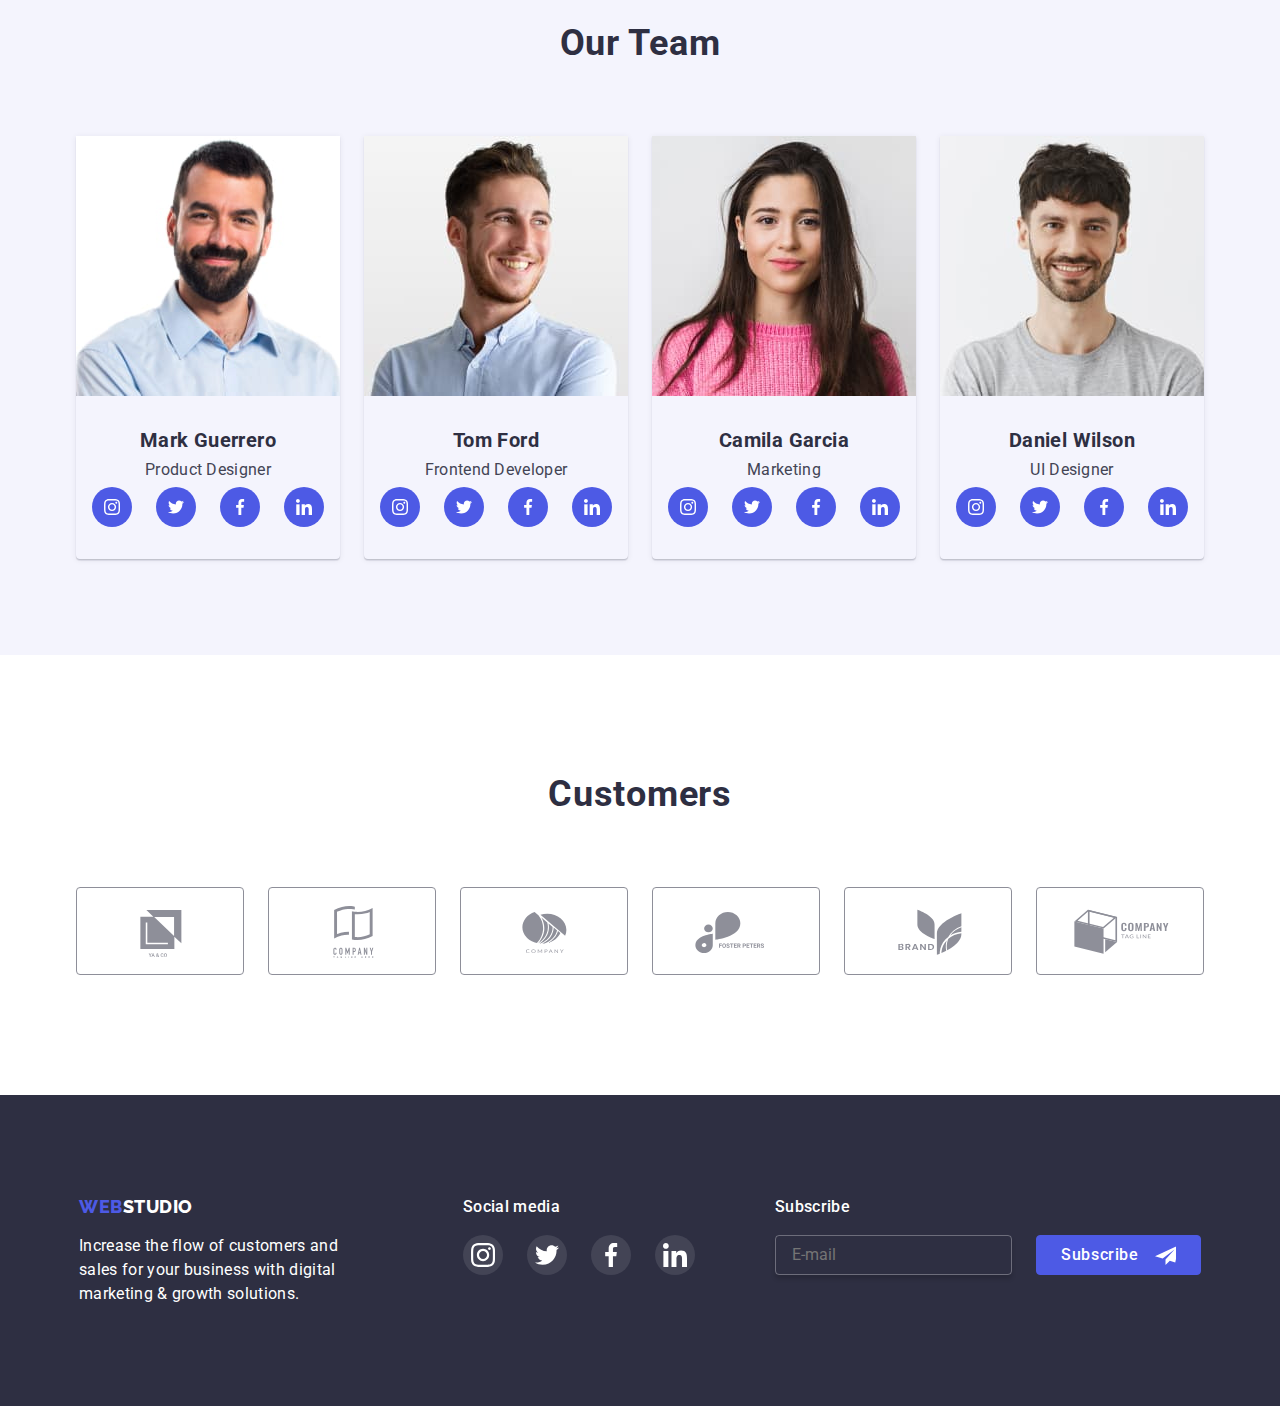
==== commit a3fd94fb: "еееее получилось" ====
--- a/index.html
+++ b/index.html
@@ -66,7 +66,7 @@
                   <ul class="adress-menu-list">
                        
                     <li class="list contacts-menu"><a href="tel:+110001111111" class="link tel-menu-link">+11 (000) 111-11-11</a></li>
-                    <li class="list contacts-menu"><a href="mailto:info@devstudio.com" class="link adress-menu-link">info@devstudio.com</a>
+                    <li ><a href="mailto:info@devstudio.com" class="link adress-menu-link">info@devstudio.com</a>
                     </li>
                   </ul>
                   <ul class="menu-list-icon">
@@ -99,8 +99,8 @@
                       </a>
                     </li>
                   </ul>
-                  </div>
-                  </li>
+                
+              
                 
                 </address>
             </div>
@@ -137,7 +137,7 @@
                 <li class="icons-about-item">
                   <div  class="icons-about-link">
                     <svg class="about-svg" >
-                      <use href="./images/icons.svg#icon-diagram" width="64" height="64""></use>
+                      <use href="./images/icons.svg#icon-diagram" width="64" height="64"></use>
                     </svg>
                   </div>
                 </li>
@@ -424,69 +424,68 @@
     </main>
     <footer class="footer">
         <div class="container footer-container">
-          <div class="footer-tablet">
-            <div class="logo-foot">
-              <a class="logo link" href="./index.html">Web<span class="footer-logo">Studio</span>
-              </a>
-              <p class=" footer-text">Increase the flow of customers and sales for your business with digital marketing & growth
-                solutions.</p>
+          
+            <div class="footer-tablet">
+              <div class="logo-foot">
+                <a class="logo link" href="./index.html">Web<span class="footer-logo">Studio</span>
+                </a>
+                <p class=" footer-text">Increase the flow of customers and sales for your business with digital marketing & growth
+                  solutions.</p>
+              </div>
+              <div class="social-media">
+                <p class="social-text">Social media</p>
+                <ul class="footer-list">
+                  <li class="list icon-list-footer ">
+                    <a class="social-link-footer" href="#">
+                      <svg class="socials-footer">
+                        <use href="./images/icons.svg#icon-instagram" width="24" height="24"></use>
+                      </svg>
+                    </a>
+                  </li>
+                  <li class="list icon-list-footer ">
+                    <a class="social-link-footer" href="#">
+                      <svg class="socials-footer">
+                        <use href="./images/icons.svg#icon-twitter" width="24" height="24"></use>
+                      </svg>
+                    </a>
+                  </li>
+                  <li class="list icon-list-footer ">
+                    <a class="social-link-footer" href="#">
+                      <svg class="socials-footer">
+                        <use href="./images/icons.svg#icon-facebook" width="24" height="24"></use>
+                      </svg>
+                    </a>
+                  </li>
+                  <li class="icon-list-footer ">
+                    <a class="social-link-footer" href="#">
+                      <svg class="socials-footer">
+                        <use href="./images/icons.svg#icon-linkedin" width="24" height="24"></use>
+                      </svg>
+                    </a>
+                  </li>
+                </ul>
+              </div>
             </div>
-            <div class="social-media">
-              <p class="social-text">Social media</p>
-              <ul class="footer-list">
-                <li class="list icon-list-footer ">
-                  <a class="social-link-footer" href="#">
-                    <svg class="socials-footer">
-                      <use href="./images/icons.svg#icon-instagram" width="24" height="24"></use>
-                    </svg>
-                  </a>
-                </li>
-                <li class="list icon-list-footer ">
-                  <a class="social-link-footer" href="#">
-                    <svg class="socials-footer">
-                      <use href="./images/icons.svg#icon-twitter" width="24" height="24"></use>
-                    </svg>
-                  </a>
-                </li>
-                <li class="list icon-list-footer ">
-                  <a class="social-link-footer" href="#">
-                    <svg class="socials-footer">
-                      <use href="./images/icons.svg#icon-facebook" width="24" height="24"></use>
-                    </svg>
-                  </a>
-                </li>
-                <li class="icon-list-footer ">
-                  <a class="social-link-footer" href="#">
-                    <svg class="socials-footer">
-                      <use href="./images/icons.svg#icon-linkedin" width="24" height="24"></use>
-                    </svg>
-                  </a>
-                </li>
-              </ul>
-          </div>
-          </div>
-          
+            
             <form class="form-message">
               <label class="label-message" for="email-message">Subscribe
-                
+            
               </label>
               <div class="subscribe">
-                <input class="input-message" type="email" name="email-message" placeholder="E-mail" />
+                <input class="input-message" type="email" name="email-message" id="email-message" placeholder="E-mail">
                 <button class="button-message" type="submit">
                   Subscribe
                   <svg class="socials-message">
                     <use href="./images/icons.svg#icon-frame" width="24" height="24"></use>
                   </svg>
-                
+            
                 </button>
               </div>
             
             
             </form>
-
-         
-        
-
+          
+        </div>
         
     </footer>
 
--- a/css/styles.css
+++ b/css/styles.css
@@ -407,10 +407,12 @@
     top: 0;
     right: 0;
     bottom: 0;
-    display: block;
+    display: flex;
+    flex-direction: column;
+    justify-content: space-between;
+    
     width: 100%;
-    max-width: 428px;
-    max-height: 796px;
+    
     padding-top: 80px;
     padding-bottom: 40px;
     padding-left: 40px;
@@ -434,7 +436,9 @@
 .mobile-menu.is-open{
     transform: translateX(0);
 }
-
+.contacts-menu{
+    margin-bottom: 40px;
+}
 .menu-close{
     position: absolute;
         top: 24px;
@@ -473,6 +477,9 @@
         letter-spacing: 0.02em;
         color: var(--c-black);
 }
+.mobile-list{
+   
+}
 .current-menu{
     color: var(--bgr-blue);
 }
@@ -487,8 +494,7 @@
         display: block;
         max-width: 355px;
         width: 100%;
-        margin-bottom: 40px;
-        margin-top: 284px;
+        
 
         color: var(--bgr-blue);
 }
@@ -500,7 +506,7 @@
         line-height: 24px;
         color: var(--c-black);
         display: block;
-        margin-bottom: 48px;
+        
 }
 .list-menu{
     margin-bottom: 40px;
@@ -508,10 +514,13 @@
 .list-menu:last-child{
     margin-bottom: 0px;
 }
-.adress-menu-list{}
+.adress-menu-list{
+    margin-bottom: 48px;
+}
 .menu-list-icon{
     display: flex;
     gap: 56px;
+    flex-wrap: wrap;
 }
 
 /* --------------Hero------------------------ */
@@ -539,7 +548,7 @@
 }
 
 
-@media (min-device-pixel-ratio: 2),
+@media (min-device-pixel-ratio: 2) ,
 (min-resolution: 192dpi),
 (min-resolution: 2dppx) {
     .hero {
@@ -604,7 +613,7 @@
             linear-gradient(0deg,
                 rgba(46, 47, 66, 0.7),
                 rgba(46, 47, 66, 0.7)),
-            url(../images/Dark-1200-@2x.jpg);
+            url(../images/people-office-1200-@2x.jpg);
     }
     }
 
@@ -817,6 +826,7 @@
 }
 @media (min-width:1200px)  {
     .about-list-title{
+        justify-content: flex-start;
         font-weight: 500;
             font-size: 20px;
             line-height: 1.2;
@@ -959,7 +969,7 @@
 @media (min-width:768px) {
     .team-list {
         
-        gap: 24px;
+        gap: 64px 24px;
         
         padding-left: 16px;
         padding-right: 16px;
@@ -969,6 +979,7 @@
 
 @media (min-width:1200px){
     .team-list {
+            gap: 24px;
             flex-wrap: nowrap;
             padding-left: 16px;
             padding-right: 16px;
@@ -1013,7 +1024,7 @@
             flex-direction: column;
             justify-content: center;
             align-items: center;
-            margin-bottom: 72px;
+            margin-bottom: 0px;
             width: calc((100% - 48px) / 3);
             box-shadow: 0px 1px 6px rgba(46, 47, 66, 0.08), 0px 1px 1px rgba(46, 47, 66, 0.16), 0px 2px 1px rgba(46, 47, 66, 0.08);
             border-radius: 0px 0px 4px 4px;
@@ -1228,6 +1239,12 @@
             }
     
         }
+
+
+.group-footer{
+
+}
+
     
     .logo-foot{
         text-align: center;
@@ -1286,7 +1303,7 @@
     @media (min-width:768px){
             .footer-tablet {
                 display: flex;
-                
+                justify-content: center;
                 margin-bottom: 72px;
             }
         }
@@ -1394,6 +1411,12 @@
         
        
     }
+    @media (min-width:768px) {
+        .form-message{
+            margin-left: 100px;
+        }
+    }
+
     @media (min-width:1200px) {
         .form-message {
             
